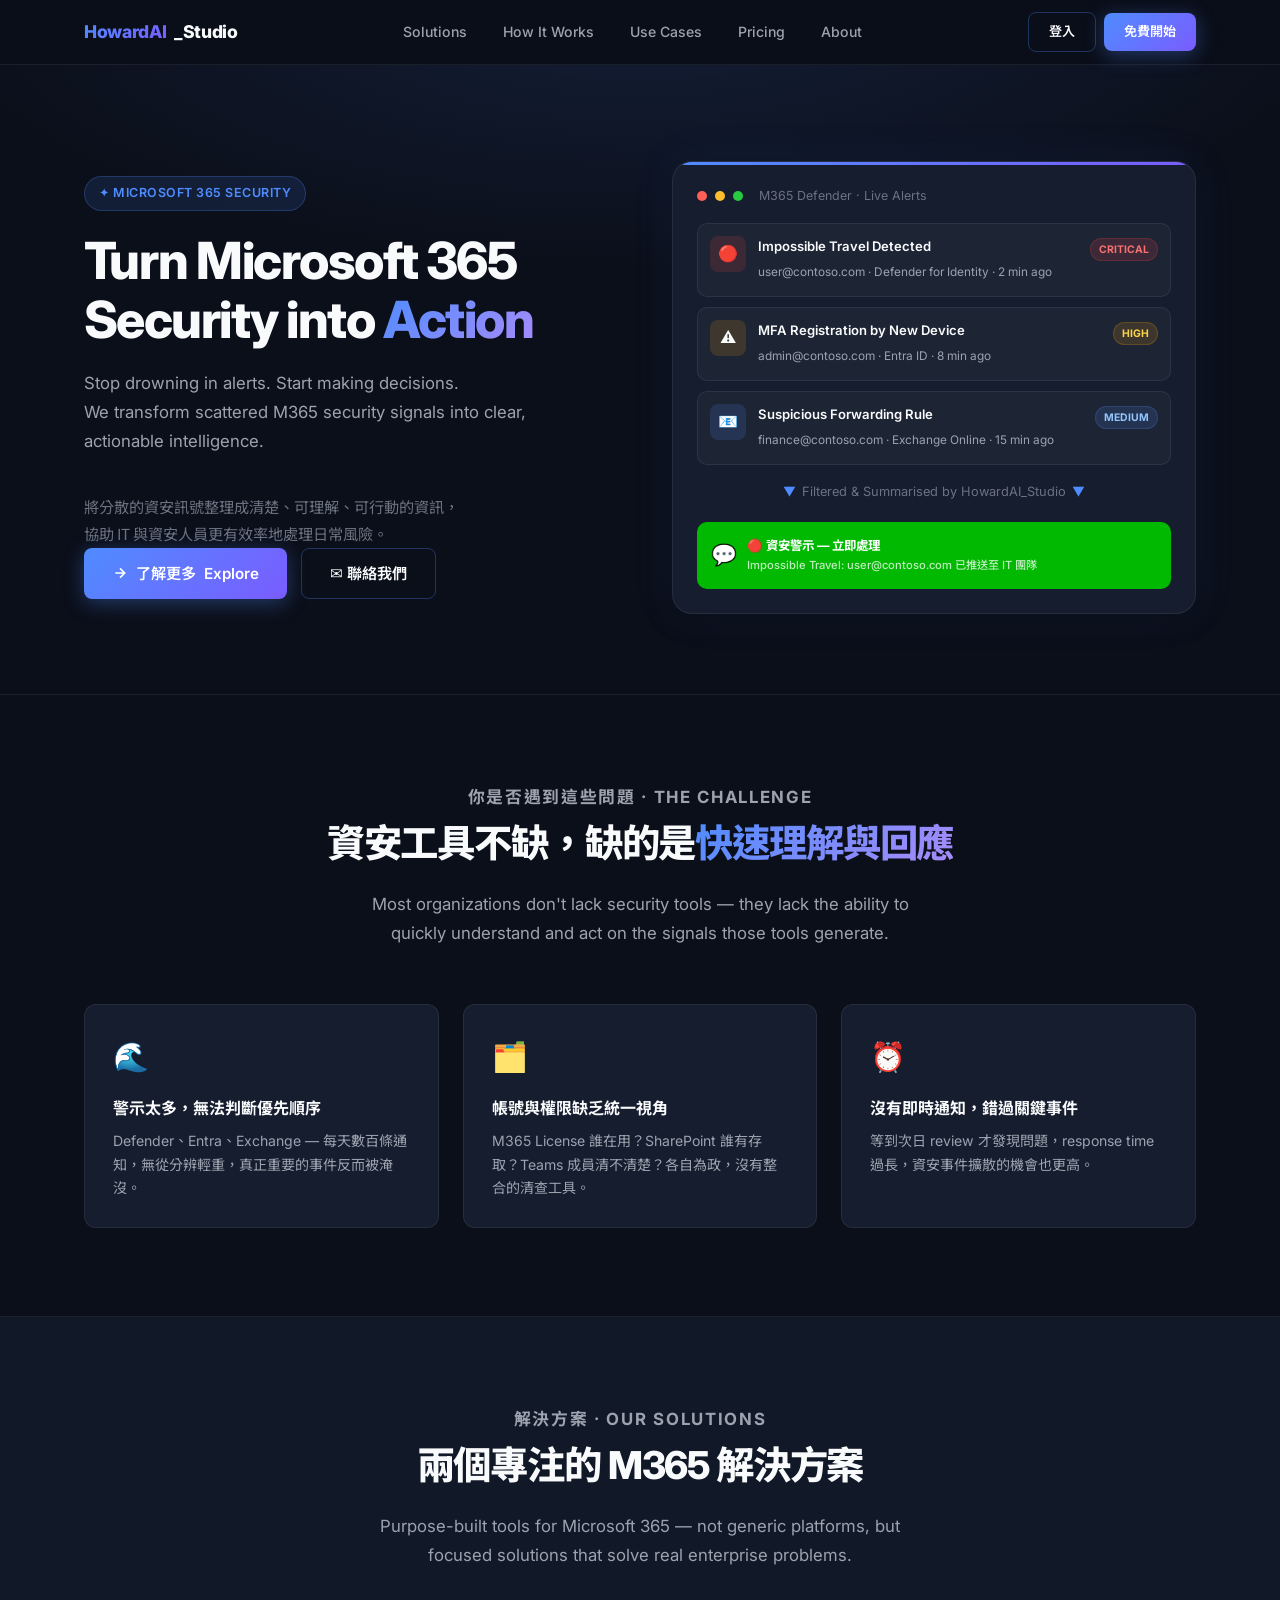
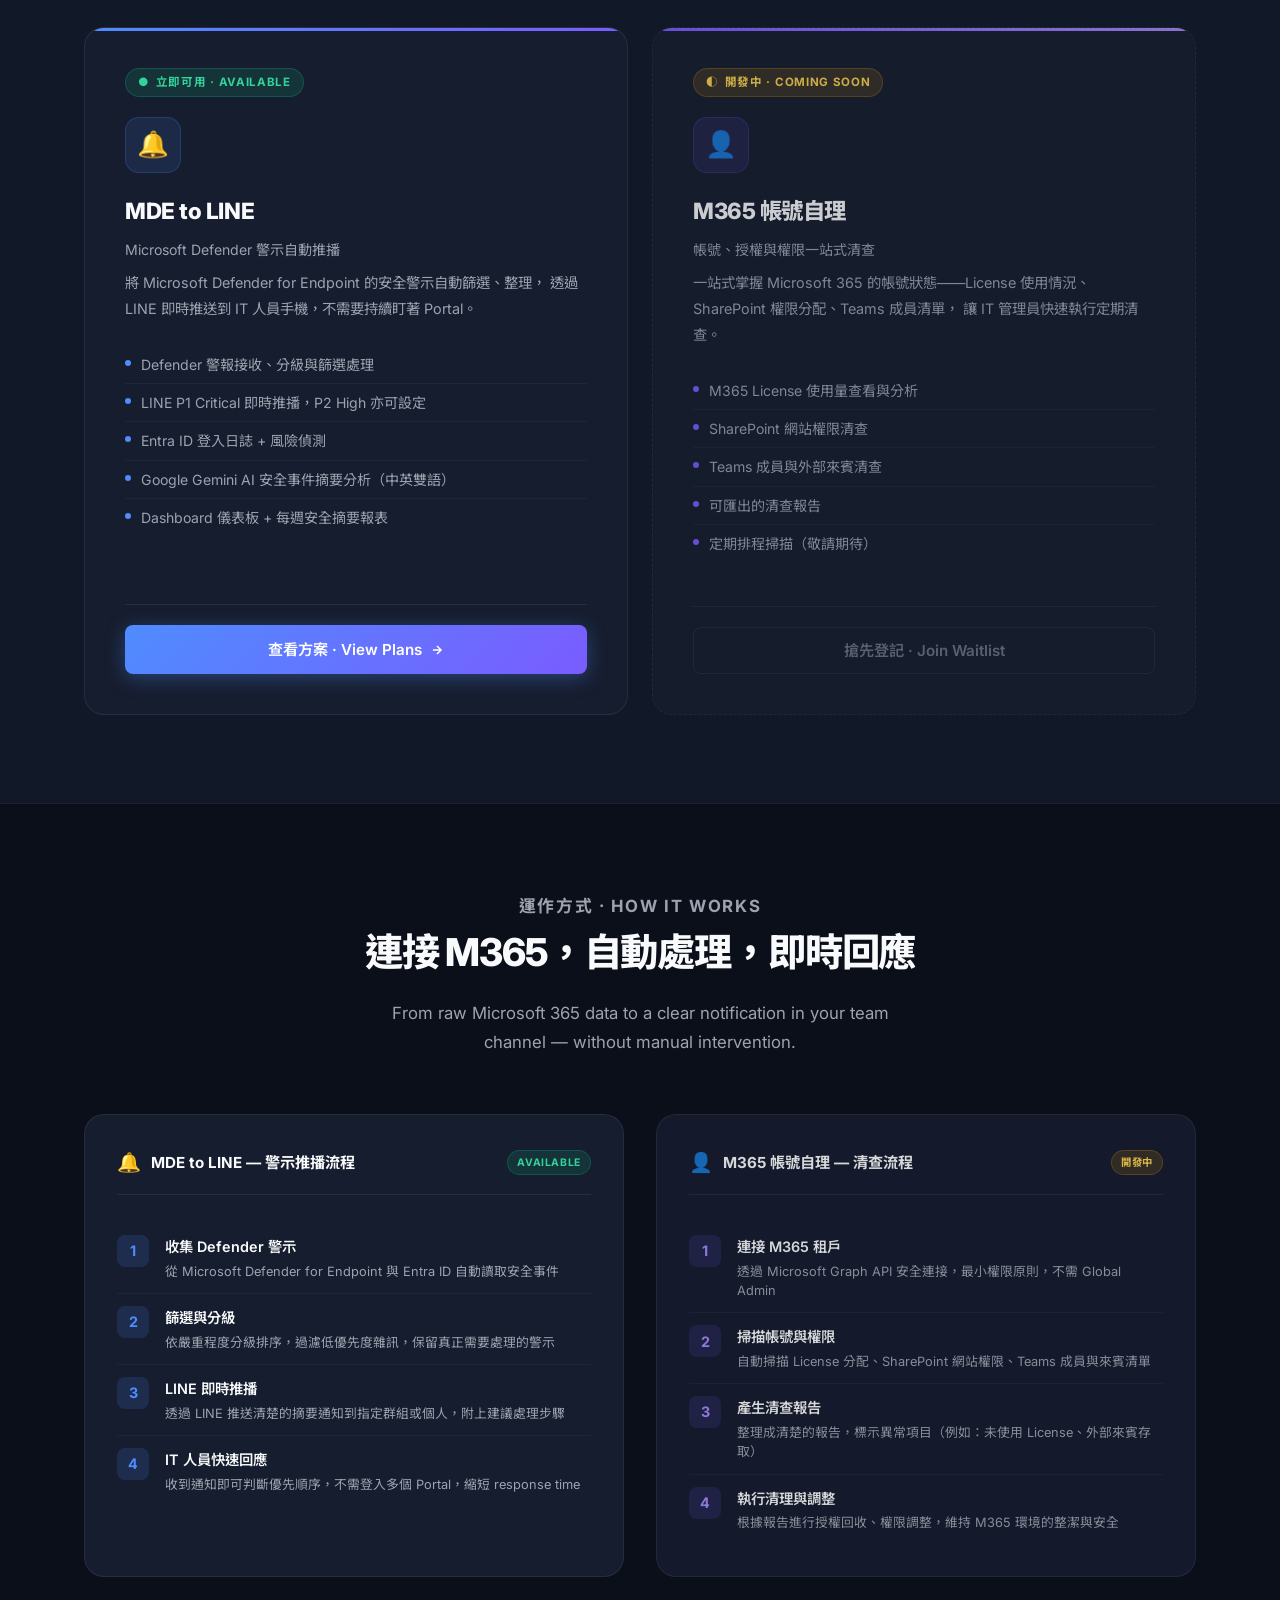
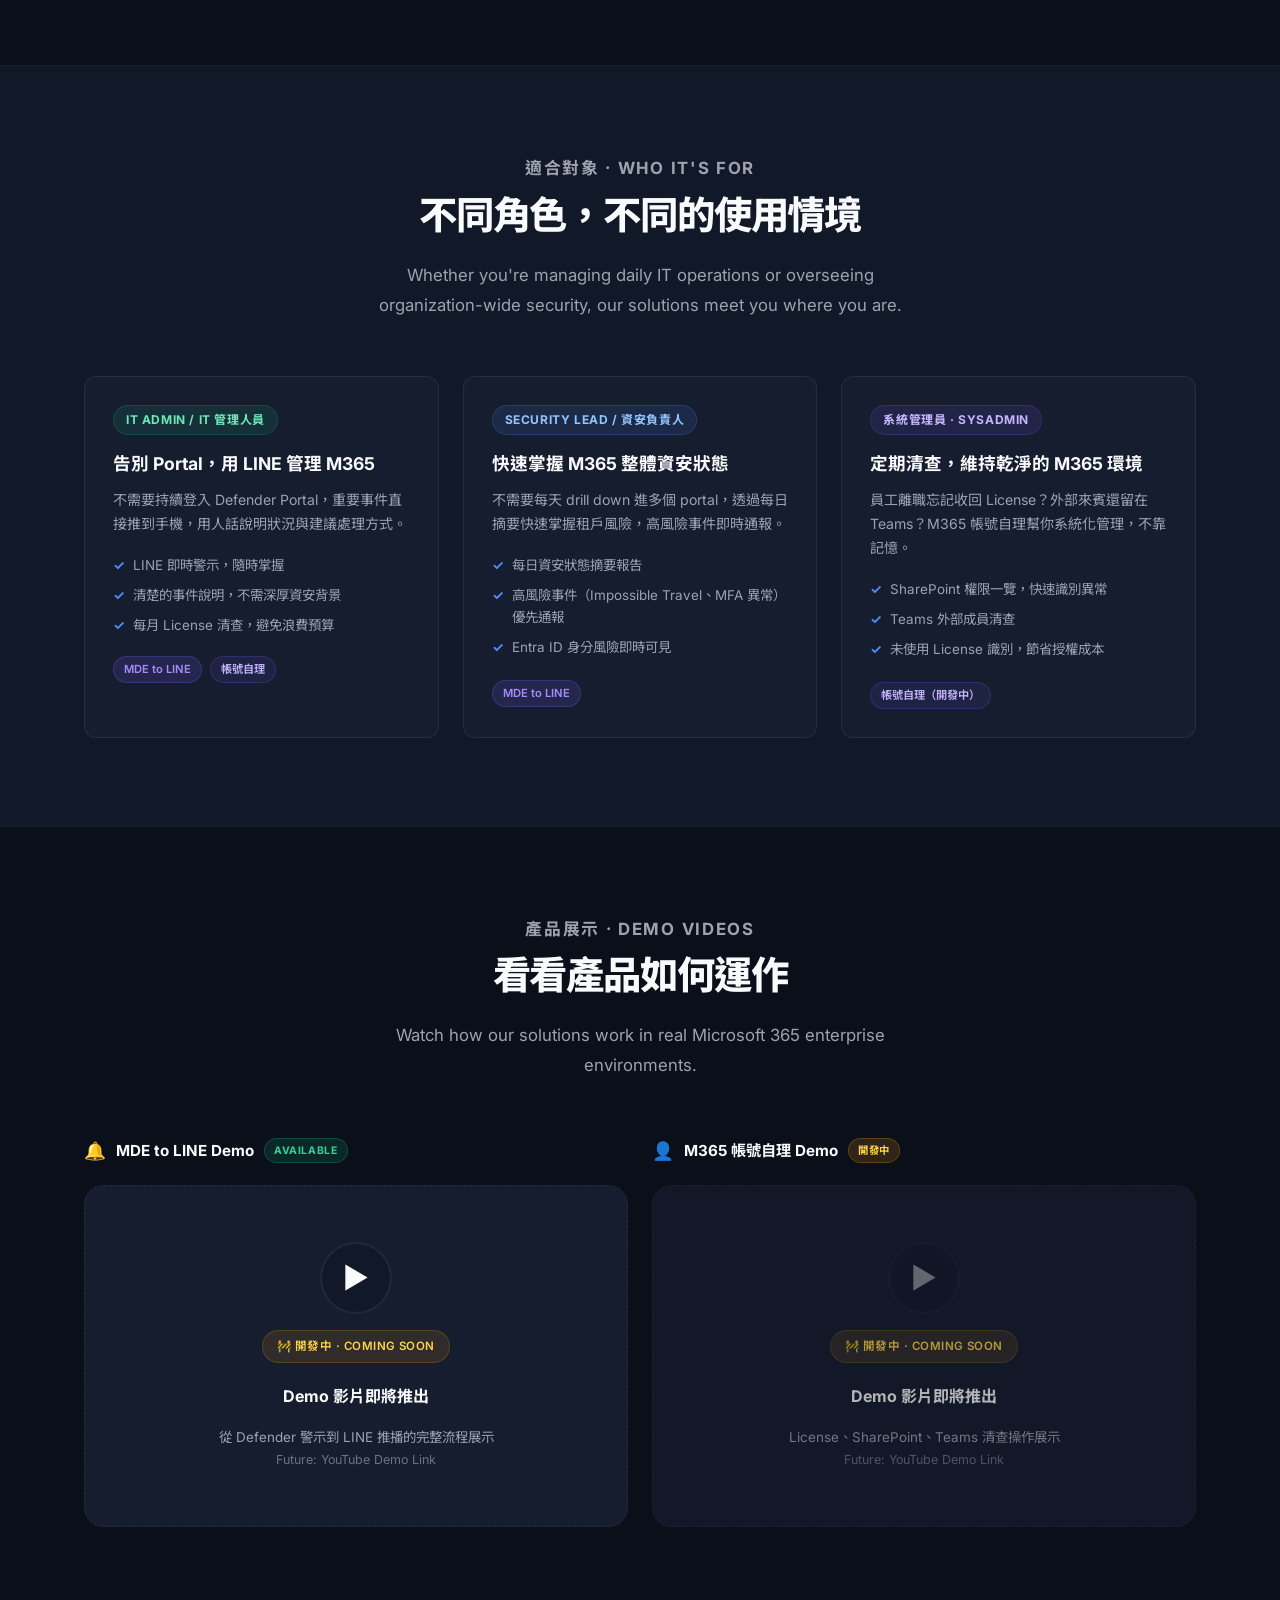
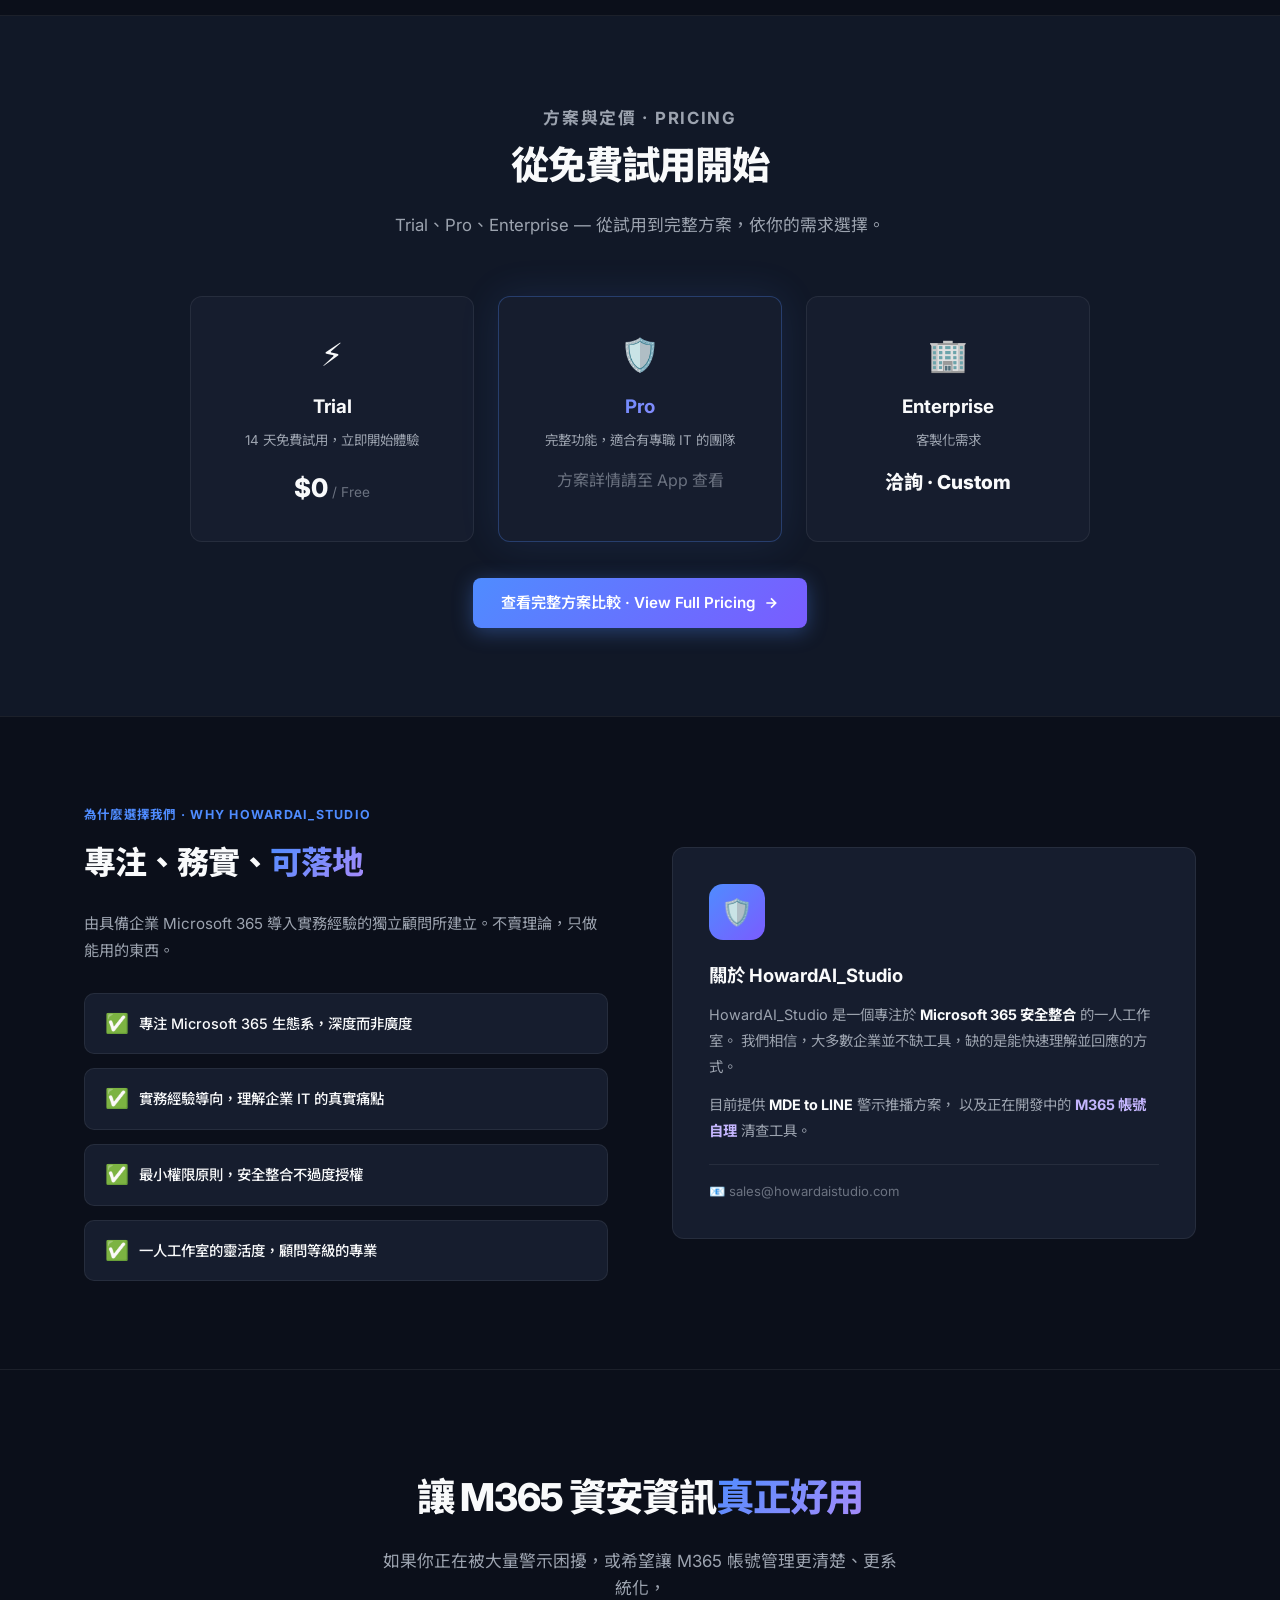
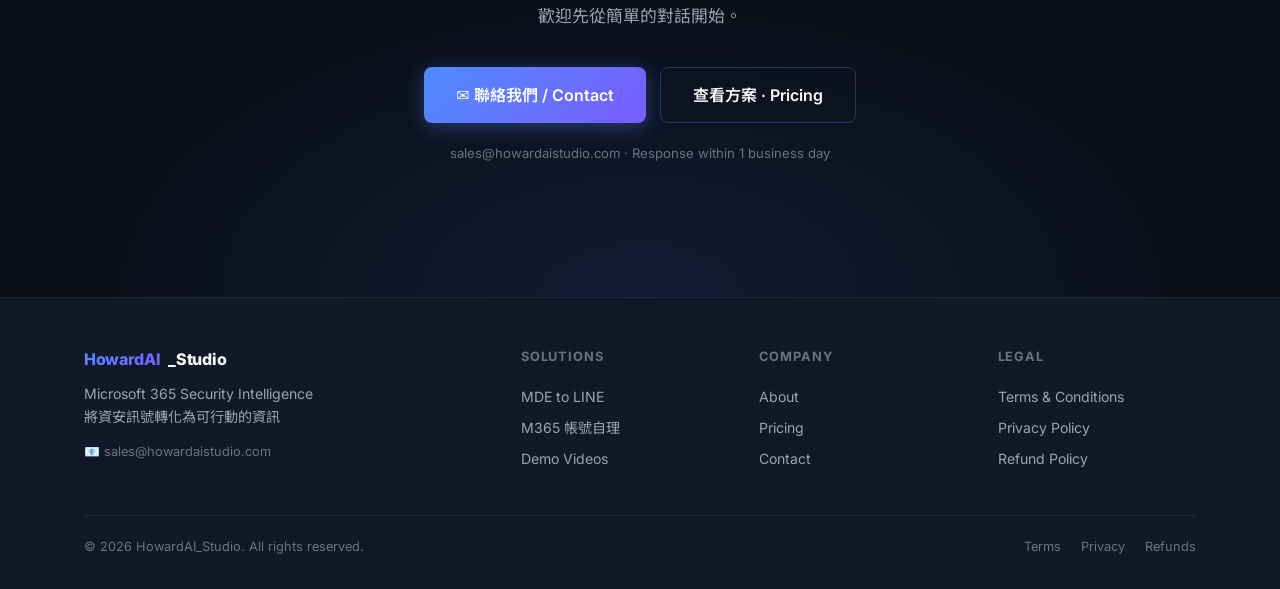
==== index.html @ 1949817c "chore: initial commit" ====
<!DOCTYPE html>
<html lang="zh-TW">
<head>
  <meta charset="UTF-8">
  <meta name="viewport" content="width=device-width, initial-scale=1.0">
  <title>HowardAI_Studio | Microsoft 365 Security Intelligence</title>
  <meta name="description" content="Turn Microsoft 365 Security into Action. 將分散的資安訊號整理成清楚、可行動的資訊，協助企業 IT 與資安團隊更有效率地處理日常風險。">
  <meta property="og:title" content="HowardAI_Studio | M365 Security Intelligence">
  <meta property="og:description" content="Turn Microsoft 365 Security into Action.">
  <meta property="og:type" content="website">
  <link rel="stylesheet" href="style.css">
  <style>
    /* Solution Cards */
    .solution-product-card {
      background: var(--bg-card);
      border: 1px solid var(--border);
      border-radius: var(--radius-lg);
      padding: 40px;
      display: flex;
      flex-direction: column;
      transition: all .25s;
      position: relative;
      overflow: hidden;
    }
    .solution-product-card.available:hover {
      border-color: var(--border-accent);
      box-shadow: 0 0 50px rgba(79,140,255,0.12);
      transform: translateY(-4px);
    }
    .solution-product-card.wip {
      opacity: .8;
      border-style: dashed;
    }
    .solution-product-card.wip:hover {
      opacity: 1;
      border-color: rgba(122,92,255,0.4);
      box-shadow: 0 0 40px rgba(122,92,255,0.08);
    }
    .solution-product-card::before {
      content: '';
      position: absolute; top: 0; left: 0; right: 0; height: 3px;
    }
    .solution-product-card.available::before { background: var(--gradient); }
    .solution-product-card.wip::before { background: linear-gradient(135deg,#7A5CFF,#A78BFA); }

    .solution-status-badge {
      display: inline-flex; align-items: center; gap: 6px;
      padding: 4px 12px; border-radius: 99px;
      font-size: .72rem; font-weight: 700; letter-spacing: .06em; text-transform: uppercase;
      margin-bottom: 20px; width: fit-content;
    }
    .badge-available { background: rgba(16,185,129,0.15); color: #34D399; border: 1px solid rgba(16,185,129,0.25); }
    .badge-wip       { background: rgba(245,158,11,0.15); color: #FCD34D; border: 1px solid rgba(245,158,11,0.25); }

    .solution-icon {
      width: 56px; height: 56px; border-radius: 14px;
      display: flex; align-items: center; justify-content: center;
      font-size: 1.6rem; margin-bottom: 20px;
    }
    .solution-icon.blue   { background: rgba(79,140,255,0.12); border: 1px solid rgba(79,140,255,0.2); }
    .solution-icon.purple { background: rgba(122,92,255,0.12); border: 1px solid rgba(122,92,255,0.2); }

    .solution-features {
      list-style: none; margin: 20px 0; flex: 1;
    }
    .solution-features li {
      display: flex; gap: 10px; align-items: flex-start;
      font-size: .88rem; color: var(--text-secondary);
      padding: 7px 0; border-bottom: 1px solid rgba(255,255,255,0.04);
    }
    .solution-features li:last-child { border-bottom: none; }
    .solution-features li .dot {
      width: 6px; height: 6px; border-radius: 50%;
      margin-top: 7px; flex-shrink: 0;
    }
    .dot-blue   { background: var(--accent-blue); }
    .dot-purple { background: var(--accent-purple); }

    /* Demo Video Section */
    .demo-video-card {
      background: var(--bg-card);
      border: 1px dashed var(--border);
      border-radius: var(--radius-lg);
      display: flex; flex-direction: column;
      align-items: center; justify-content: center;
      text-align: center;
      padding: 56px 32px;
      gap: 16px;
      transition: border-color .2s;
    }
    .demo-video-card:hover { border-color: var(--border-accent); }
    .demo-play-icon {
      width: 72px; height: 72px; border-radius: 50%;
      background: var(--bg-secondary);
      border: 2px solid var(--border);
      display: flex; align-items: center; justify-content: center;
      font-size: 1.8rem;
    }
    .demo-label { font-size: 1rem; font-weight: 700; margin-top: 4px; }
    .demo-sub   { font-size: .84rem; color: var(--text-secondary); }

    /* How it works – two-col layout */
    .hiw-grid {
      display: grid; grid-template-columns: 1fr 1fr; gap: 32px;
    }
    .hiw-box {
      background: var(--bg-card);
      border: 1px solid var(--border);
      border-radius: var(--radius-lg);
      padding: 32px;
    }
    .hiw-box-title {
      display: flex; align-items: center; gap: 10px;
      font-size: .95rem; font-weight: 700; margin-bottom: 28px;
      padding-bottom: 16px; border-bottom: 1px solid var(--border);
    }
    .hiw-steps { display: flex; flex-direction: column; gap: 0; }
    .hiw-step {
      display: flex; gap: 16px; align-items: flex-start;
      padding: 12px 0;
      border-bottom: 1px solid rgba(255,255,255,0.04);
    }
    .hiw-step:last-child { border-bottom: none; }
    .hiw-step-num {
      width: 32px; height: 32px; border-radius: 8px;
      display: flex; align-items: center; justify-content: center;
      font-size: .9rem; flex-shrink: 0; font-weight: 700;
    }
    .hiw-step-num.blue   { background: rgba(79,140,255,0.15); color: var(--accent-blue); }
    .hiw-step-num.purple { background: rgba(122,92,255,0.15); color: #A78BFA; }
    .hiw-step h4 { font-size: .9rem; font-weight: 600; margin-bottom: 3px; }
    .hiw-step p  { font-size: .8rem; color: var(--text-secondary); line-height: 1.5; }

    @media (max-width: 768px) {
      .hiw-grid { grid-template-columns: 1fr; }
      .solution-product-card { padding: 28px; }
    }
  </style>
</head>
<body>

<!-- ======================== NAVIGATION ======================== -->
<nav class="nav">
  <div class="container">
    <div class="nav-inner">
      <a href="index.html" class="nav-logo">
        <span>HowardAI</span>_Studio
      </a>
      <div class="nav-links">
        <a href="#solutions">Solutions</a>
        <a href="#how-it-works">How It Works</a>
        <a href="#use-cases">Use Cases</a>
        <a href="pricing.html">Pricing</a>
        <a href="#about">About</a>
      </div>
      <div class="nav-cta" style="display:flex;gap:8px;align-items:center;">
        <a href="https://my.howardaistudio.com/sign-in" class="btn btn-outline" style="font-size:.82rem;padding:8px 20px;">登入</a>
        <a href="https://my.howardaistudio.com/sign-up" class="btn btn-primary" style="font-size:.82rem;padding:8px 20px;">免費開始</a>
      </div>
      <button class="nav-hamburger" id="hamburger" aria-label="Open menu">
        <span></span><span></span><span></span>
      </button>
    </div>
  </div>
  <div class="nav-mobile" id="nav-mobile">
    <a href="#solutions">Solutions</a>
    <a href="#how-it-works">How It Works</a>
    <a href="#use-cases">Use Cases</a>
    <a href="pricing.html">Pricing</a>
    <a href="#about">About</a>
    <a href="https://my.howardaistudio.com/sign-in" class="btn btn-outline">登入</a>
    <a href="https://my.howardaistudio.com/sign-up" class="btn btn-primary">免費開始</a>
  </div>
</nav>

<!-- ======================== HERO ======================== -->
<section class="hero">
  <div class="container">
    <div class="hero-inner">
      <!-- LEFT: Copy -->
      <div class="hero-copy">
        <div class="hero-tag">
          <span class="badge">✦ Microsoft 365 Security</span>
        </div>
        <h1>
          Turn Microsoft 365<br>
          Security into <span class="gradient-text">Action</span>
        </h1>
        <p class="hero-sub">
          Stop drowning in alerts. Start making decisions.<br>
          We transform scattered M365 security signals into clear, actionable intelligence.
        </p>
        <p class="hero-sub-zh">
          將分散的資安訊號整理成清楚、可理解、可行動的資訊，<br>
          協助 IT 與資安人員更有效率地處理日常風險。
        </p>
        <div class="hero-actions">
          <a href="#solutions" class="btn btn-primary">
            <svg width="16" height="16" viewBox="0 0 24 24" fill="none" stroke="currentColor" stroke-width="2.5"><path d="M5 12h14M12 5l7 7-7 7"/></svg>
            了解更多 &nbsp;Explore
          </a>
          <a href="mailto:sales@howardaistudio.com" class="btn btn-outline">
            ✉️ 聯絡我們
          </a>
        </div>
      </div>

      <!-- RIGHT: Visual Mock -->
      <div class="hero-visual">
        <div class="mock-alert-window">
          <div class="mock-title-bar">
            <div class="mock-dot red"></div>
            <div class="mock-dot yellow"></div>
            <div class="mock-dot green"></div>
            <span class="mock-alert-title">M365 Defender · Live Alerts</span>
          </div>

          <div class="alert-item">
            <div class="alert-icon critical">🔴</div>
            <div class="alert-text">
              <strong>Impossible Travel Detected</strong>
              <span>user@contoso.com · Defender for Identity · 2 min ago</span>
            </div>
            <span class="alert-badge critical">CRITICAL</span>
          </div>

          <div class="alert-item">
            <div class="alert-icon warning">⚠️</div>
            <div class="alert-text">
              <strong>MFA Registration by New Device</strong>
              <span>admin@contoso.com · Entra ID · 8 min ago</span>
            </div>
            <span class="alert-badge warning">HIGH</span>
          </div>

          <div class="alert-item">
            <div class="alert-icon info">📧</div>
            <div class="alert-text">
              <strong>Suspicious Forwarding Rule</strong>
              <span>finance@contoso.com · Exchange Online · 15 min ago</span>
            </div>
            <span class="alert-badge info">MEDIUM</span>
          </div>

          <div class="mock-flow-arrow">
            <span style="color:#4F8CFF;">▼</span>
            <span>Filtered &amp; Summarised by HowardAI_Studio</span>
            <span style="color:#4F8CFF;">▼</span>
          </div>

          <div class="mock-line-notify">
            <div class="line-icon">💬</div>
            <div class="mock-line-text">
              🔴 <strong>資安警示 — 立即處理</strong>
              <small>Impossible Travel: user@contoso.com 已推送至 IT 團隊</small>
            </div>
          </div>
        </div>
      </div>
    </div>
  </div>
</section>

<div class="divider"></div>

<!-- ======================== PROBLEM ======================== -->
<section class="section" id="problem">
  <div class="container">
    <div class="section-header">
      <p class="section-label">你是否遇到這些問題 · The Challenge</p>
      <h2>資安工具不缺，缺的是<span class="gradient-text">快速理解與回應</span></h2>
      <p>Most organizations don't lack security tools — they lack the ability to quickly understand and act on the signals those tools generate.</p>
    </div>

    <div class="grid-3">
      <div class="problem-card">
        <div class="icon">🌊</div>
        <h3>警示太多，無法判斷優先順序</h3>
        <p>Defender、Entra、Exchange — 每天數百條通知，無從分辨輕重，真正重要的事件反而被淹沒。</p>
      </div>
      <div class="problem-card">
        <div class="icon">🗂️</div>
        <h3>帳號與權限缺乏統一視角</h3>
        <p>M365 License 誰在用？SharePoint 誰有存取？Teams 成員清不清楚？各自為政，沒有整合的清查工具。</p>
      </div>
      <div class="problem-card">
        <div class="icon">⏰</div>
        <h3>沒有即時通知，錯過關鍵事件</h3>
        <p>等到次日 review 才發現問題，response time 過長，資安事件擴散的機會也更高。</p>
      </div>
    </div>
  </div>
</section>

<div class="divider"></div>

<!-- ======================== SOLUTIONS ======================== -->
<section class="section section-alt" id="solutions">
  <div class="container">
    <div class="section-header">
      <p class="section-label">解決方案 · Our Solutions</p>
      <h2>兩個專注的 M365 解決方案</h2>
      <p>Purpose-built tools for Microsoft 365 — not generic platforms, but focused solutions that solve real enterprise problems.</p>
    </div>

    <div class="grid-2">

      <!-- Solution 1: MDE to LINE -->
      <div class="solution-product-card available">
        <div class="solution-status-badge badge-available">
          <span>●</span> 立即可用 · Available
        </div>
        <div class="solution-icon blue">🔔</div>
        <h2 style="font-size:1.4rem;font-weight:800;letter-spacing:-.02em;margin-bottom:8px;">MDE to LINE</h2>
        <p style="font-size:.88rem;color:var(--text-secondary);line-height:1.75;margin-bottom:8px;">
          Microsoft Defender 警示自動推播
        </p>
        <p style="font-size:.9rem;color:var(--text-secondary);line-height:1.8;">
          將 Microsoft Defender for Endpoint 的安全警示自動篩選、整理，
          透過 LINE 即時推送到 IT 人員手機，不需要持續盯著 Portal。
        </p>
        <ul class="solution-features" style="margin-top:24px;">
          <li><span class="dot dot-blue"></span>Defender 警報接收、分級與篩選處理</li>
          <li><span class="dot dot-blue"></span>LINE P1 Critical 即時推播，P2 High 亦可設定</li>
          <li><span class="dot dot-blue"></span>Entra ID 登入日誌 + 風險偵測</li>
          <li><span class="dot dot-blue"></span>Google Gemini AI 安全事件摘要分析（中英雙語）</li>
          <li><span class="dot dot-blue"></span>Dashboard 儀表板 + 每週安全摘要報表</li>
        </ul>
        <div style="margin-top:24px;padding-top:20px;border-top:1px solid var(--border);">
          <a href="pricing.html" class="btn btn-primary" style="width:100%;justify-content:center;">
            查看方案 · View Plans
            <svg width="14" height="14" viewBox="0 0 24 24" fill="none" stroke="currentColor" stroke-width="2.5"><path d="M5 12h14M12 5l7 7-7 7"/></svg>
          </a>
        </div>
      </div>

      <!-- Solution 2: M365 帳號自理 (WIP) -->
      <div class="solution-product-card wip">
        <div class="solution-status-badge badge-wip">
          <span>◐</span> 開發中 · Coming Soon
        </div>
        <div class="solution-icon purple">👤</div>
        <h2 style="font-size:1.4rem;font-weight:800;letter-spacing:-.02em;margin-bottom:8px;">M365 帳號自理</h2>
        <p style="font-size:.88rem;color:var(--text-secondary);line-height:1.75;margin-bottom:8px;">
          帳號、授權與權限一站式清查
        </p>
        <p style="font-size:.9rem;color:var(--text-secondary);line-height:1.8;">
          一站式掌握 Microsoft 365 的帳號狀態——License 使用情況、SharePoint 權限分配、Teams 成員清單，
          讓 IT 管理員快速執行定期清查。
        </p>
        <ul class="solution-features" style="margin-top:24px;">
          <li><span class="dot dot-purple"></span>M365 License 使用量查看與分析</li>
          <li><span class="dot dot-purple"></span>SharePoint 網站權限清查</li>
          <li><span class="dot dot-purple"></span>Teams 成員與外部來賓清查</li>
          <li><span class="dot dot-purple"></span>可匯出的清查報告</li>
          <li><span class="dot dot-purple"></span>定期排程掃描（敬請期待）</li>
        </ul>
        <div style="margin-top:24px;padding-top:20px;border-top:1px solid var(--border);">
          <a href="mailto:sales@howardaistudio.com?subject=帳號自理方案搶先體驗" class="btn btn-ghost" style="width:100%;justify-content:center;color:var(--text-muted);">
            搶先登記 · Join Waitlist
          </a>
        </div>
      </div>

    </div>
  </div>
</section>

<div class="divider"></div>

<!-- ======================== HOW IT WORKS ======================== -->
<section class="section" id="how-it-works">
  <div class="container">
    <div class="section-header">
      <p class="section-label">運作方式 · How It Works</p>
      <h2>連接 M365，自動處理，即時回應</h2>
      <p>From raw Microsoft 365 data to a clear notification in your team channel — without manual intervention.</p>
    </div>

    <div class="hiw-grid">

      <!-- MDE to LINE flow -->
      <div class="hiw-box">
        <div class="hiw-box-title">
          <span style="font-size:1.2rem;">🔔</span>
          <span>MDE to LINE — 警示推播流程</span>
          <span class="solution-status-badge badge-available" style="margin-bottom:0;margin-left:auto;font-size:.65rem;padding:3px 9px;">Available</span>
        </div>
        <div class="hiw-steps">
          <div class="hiw-step">
            <div class="hiw-step-num blue">1</div>
            <div>
              <h4>收集 Defender 警示</h4>
              <p>從 Microsoft Defender for Endpoint 與 Entra ID 自動讀取安全事件</p>
            </div>
          </div>
          <div class="hiw-step">
            <div class="hiw-step-num blue">2</div>
            <div>
              <h4>篩選與分級</h4>
              <p>依嚴重程度分級排序，過濾低優先度雜訊，保留真正需要處理的警示</p>
            </div>
          </div>
          <div class="hiw-step">
            <div class="hiw-step-num blue">3</div>
            <div>
              <h4>LINE 即時推播</h4>
              <p>透過 LINE 推送清楚的摘要通知到指定群組或個人，附上建議處理步驟</p>
            </div>
          </div>
          <div class="hiw-step">
            <div class="hiw-step-num blue">4</div>
            <div>
              <h4>IT 人員快速回應</h4>
              <p>收到通知即可判斷優先順序，不需登入多個 Portal，縮短 response time</p>
            </div>
          </div>
        </div>
      </div>

      <!-- 帳號自理 flow -->
      <div class="hiw-box" style="opacity:.85;">
        <div class="hiw-box-title">
          <span style="font-size:1.2rem;">👤</span>
          <span>M365 帳號自理 — 清查流程</span>
          <span class="solution-status-badge badge-wip" style="margin-bottom:0;margin-left:auto;font-size:.65rem;padding:3px 9px;">開發中</span>
        </div>
        <div class="hiw-steps">
          <div class="hiw-step">
            <div class="hiw-step-num purple">1</div>
            <div>
              <h4>連接 M365 租戶</h4>
              <p>透過 Microsoft Graph API 安全連接，最小權限原則，不需 Global Admin</p>
            </div>
          </div>
          <div class="hiw-step">
            <div class="hiw-step-num purple">2</div>
            <div>
              <h4>掃描帳號與權限</h4>
              <p>自動掃描 License 分配、SharePoint 網站權限、Teams 成員與來賓清單</p>
            </div>
          </div>
          <div class="hiw-step">
            <div class="hiw-step-num purple">3</div>
            <div>
              <h4>產生清查報告</h4>
              <p>整理成清楚的報告，標示異常項目（例如：未使用 License、外部來賓存取）</p>
            </div>
          </div>
          <div class="hiw-step">
            <div class="hiw-step-num purple">4</div>
            <div>
              <h4>執行清理與調整</h4>
              <p>根據報告進行授權回收、權限調整，維持 M365 環境的整潔與安全</p>
            </div>
          </div>
        </div>
      </div>

    </div>
  </div>
</section>

<div class="divider"></div>

<!-- ======================== USE CASES ======================== -->
<section class="section section-alt" id="use-cases">
  <div class="container">
    <div class="section-header">
      <p class="section-label">適合對象 · Who It's For</p>
      <h2>不同角色，不同的使用情境</h2>
      <p>Whether you're managing daily IT operations or overseeing organization-wide security, our solutions meet you where you are.</p>
    </div>

    <div class="grid-3">

      <div class="usecase-card">
        <span class="role-tag role-it">IT Admin / IT 管理人員</span>
        <h3>告別 Portal，用 LINE 管理 M365</h3>
        <p>不需要持續登入 Defender Portal，重要事件直接推到手機，用人話說明狀況與建議處理方式。</p>
        <ul>
          <li>LINE 即時警示，隨時掌握</li>
          <li>清楚的事件說明，不需深厚資安背景</li>
          <li>每月 License 清查，避免浪費預算</li>
        </ul>
        <div style="margin-top:16px;display:flex;gap:8px;flex-wrap:wrap;">
          <span class="tag" style="font-size:.7rem;">MDE to LINE</span>
          <span class="tag" style="font-size:.7rem;background:rgba(122,92,255,0.1);color:#C4B5FD;border-color:rgba(122,92,255,0.2);">帳號自理</span>
        </div>
      </div>

      <div class="usecase-card">
        <span class="role-tag role-ciso">Security Lead / 資安負責人</span>
        <h3>快速掌握 M365 整體資安狀態</h3>
        <p>不需要每天 drill down 進多個 portal，透過每日摘要快速掌握租戶風險，高風險事件即時通報。</p>
        <ul>
          <li>每日資安狀態摘要報告</li>
          <li>高風險事件（Impossible Travel、MFA 異常）優先通報</li>
          <li>Entra ID 身分風險即時可見</li>
        </ul>
        <div style="margin-top:16px;">
          <span class="tag" style="font-size:.7rem;">MDE to LINE</span>
        </div>
      </div>

      <div class="usecase-card">
        <span class="role-tag role-soc">系統管理員 · SysAdmin</span>
        <h3>定期清查，維持乾淨的 M365 環境</h3>
        <p>員工離職忘記收回 License？外部來賓還留在 Teams？M365 帳號自理幫你系統化管理，不靠記憶。</p>
        <ul>
          <li>SharePoint 權限一覽，快速識別異常</li>
          <li>Teams 外部成員清查</li>
          <li>未使用 License 識別，節省授權成本</li>
        </ul>
        <div style="margin-top:16px;">
          <span class="tag" style="font-size:.7rem;background:rgba(122,92,255,0.1);color:#C4B5FD;border-color:rgba(122,92,255,0.2);">帳號自理（開發中）</span>
        </div>
      </div>

    </div>
  </div>
</section>

<div class="divider"></div>

<!-- ======================== DEMO VIDEOS ======================== -->
<section class="section" id="demo">
  <div class="container">
    <div class="section-header">
      <p class="section-label">產品展示 · Demo Videos</p>
      <h2>看看產品如何運作</h2>
      <p>Watch how our solutions work in real Microsoft 365 enterprise environments.</p>
    </div>

    <div class="grid-2">

      <!-- MDE to LINE Demo -->
      <div style="display:flex;flex-direction:column;gap:16px;">
        <div style="display:flex;align-items:center;gap:10px;margin-bottom:4px;">
          <span style="font-size:1.1rem;">🔔</span>
          <span style="font-size:.95rem;font-weight:700;">MDE to LINE Demo</span>
          <span class="solution-status-badge badge-available" style="margin-bottom:0;font-size:.65rem;padding:3px 9px;">Available</span>
        </div>
        <div class="demo-video-card">
          <div class="demo-play-icon">▶</div>
          <div class="badge badge-wip" style="font-size:.72rem;background:rgba(245,158,11,0.12);border-color:rgba(245,158,11,0.2);color:#FCD34D;">
            🚧 開發中 · Coming Soon
          </div>
          <p class="demo-label">Demo 影片即將推出</p>
          <p class="demo-sub">從 Defender 警示到 LINE 推播的完整流程展示<br>
            <span style="font-size:.78rem;color:var(--text-muted);">Future: YouTube Demo Link</span>
          </p>
        </div>
      </div>

      <!-- 帳號自理 Demo -->
      <div style="display:flex;flex-direction:column;gap:16px;">
        <div style="display:flex;align-items:center;gap:10px;margin-bottom:4px;">
          <span style="font-size:1.1rem;">👤</span>
          <span style="font-size:.95rem;font-weight:700;">M365 帳號自理 Demo</span>
          <span class="solution-status-badge badge-wip" style="margin-bottom:0;font-size:.65rem;padding:3px 9px;">開發中</span>
        </div>
        <div class="demo-video-card" style="opacity:.7;">
          <div class="demo-play-icon" style="opacity:.5;">▶</div>
          <div class="badge badge-wip" style="font-size:.72rem;background:rgba(245,158,11,0.12);border-color:rgba(245,158,11,0.2);color:#FCD34D;">
            🚧 開發中 · Coming Soon
          </div>
          <p class="demo-label">Demo 影片即將推出</p>
          <p class="demo-sub">License、SharePoint、Teams 清查操作展示<br>
            <span style="font-size:.78rem;color:var(--text-muted);">Future: YouTube Demo Link</span>
          </p>
        </div>
      </div>

    </div>
  </div>
</section>

<div class="divider"></div>

<!-- ======================== PRICING TEASER ======================== -->
<section class="section section-alt" id="pricing-preview">
  <div class="container">
    <div class="section-header">
      <p class="section-label">方案與定價 · Pricing</p>
      <h2>從免費試用開始</h2>
      <p>Trial、Pro、Enterprise — 從試用到完整方案，依你的需求選擇。</p>
    </div>

    <div class="grid-3" style="max-width:900px;margin:0 auto;">
      <div class="card" style="text-align:center;padding:32px 24px;">
        <div style="font-size:2rem;margin-bottom:10px;">⚡</div>
        <h3 style="margin-bottom:6px;">Trial</h3>
        <p style="font-size:.84rem;color:var(--text-secondary);margin-bottom:16px;">14 天免費試用，立即開始體驗</p>
        <p style="font-size:1.6rem;font-weight:800;">$0<span style="font-size:.85rem;font-weight:400;color:var(--text-muted);"> / Free</span></p>
      </div>
      <div class="card" style="text-align:center;padding:32px 24px;border-color:var(--border-accent);box-shadow:var(--shadow-glow);">
        <div style="font-size:2rem;margin-bottom:10px;">🛡️</div>
        <h3 style="margin-bottom:6px;" class="gradient-text">Pro</h3>
        <p style="font-size:.84rem;color:var(--text-secondary);margin-bottom:16px;">完整功能，適合有專職 IT 的團隊</p>
        <p style="font-size:1rem;color:var(--text-muted);">方案詳情請至 App 查看</p>
      </div>
      <div class="card" style="text-align:center;padding:32px 24px;">
        <div style="font-size:2rem;margin-bottom:10px;">🏢</div>
        <h3 style="margin-bottom:6px;">Enterprise</h3>
        <p style="font-size:.84rem;color:var(--text-secondary);margin-bottom:16px;">客製化需求</p>
        <p style="font-size:1.2rem;font-weight:800;">洽詢 · Custom</p>
      </div>
    </div>

    <div style="text-align:center;margin-top:36px;">
      <a href="pricing.html" class="btn btn-primary">
        查看完整方案比較 · View Full Pricing
        <svg width="16" height="16" viewBox="0 0 24 24" fill="none" stroke="currentColor" stroke-width="2.5"><path d="M5 12h14M12 5l7 7-7 7"/></svg>
      </a>
    </div>
  </div>
</section>

<div class="divider"></div>

<!-- ======================== ABOUT / TRUST ======================== -->
<section class="section" id="about">
  <div class="container">
    <div style="display:grid;grid-template-columns:1fr 1fr;gap:64px;align-items:center;">
      <div>
        <p class="section-label">為什麼選擇我們 · Why HowardAI_Studio</p>
        <h2 style="font-size:clamp(1.6rem,2.5vw,2.2rem);font-weight:800;letter-spacing:-.03em;margin-bottom:20px;">
          專注、務實、<span class="gradient-text">可落地</span>
        </h2>
        <p style="font-size:.95rem;color:var(--text-secondary);line-height:1.8;margin-bottom:28px;">
          由具備企業 Microsoft 365 導入實務經驗的獨立顧問所建立。不賣理論，只做能用的東西。
        </p>
        <div style="display:flex;flex-direction:column;gap:14px;">
          <div class="trust-point"><span>✅</span><span>專注 Microsoft 365 生態系，深度而非廣度</span></div>
          <div class="trust-point"><span>✅</span><span>實務經驗導向，理解企業 IT 的真實痛點</span></div>
          <div class="trust-point"><span>✅</span><span>最小權限原則，安全整合不過度授權</span></div>
          <div class="trust-point"><span>✅</span><span>一人工作室的靈活度，顧問等級的專業</span></div>
        </div>
      </div>
      <div class="card" style="padding:36px;">
        <div style="width:56px;height:56px;border-radius:14px;background:var(--gradient);display:flex;align-items:center;justify-content:center;font-size:1.6rem;margin-bottom:20px;">🛡️</div>
        <h3 style="font-size:1.15rem;margin-bottom:12px;">關於 HowardAI_Studio</h3>
        <p style="font-size:.9rem;color:var(--text-secondary);line-height:1.8;">
          HowardAI_Studio 是一個專注於 <strong style="color:var(--text-primary)">Microsoft 365 安全整合</strong> 的一人工作室。
          我們相信，大多數企業並不缺工具，缺的是能快速理解並回應的方式。
        </p>
        <p style="font-size:.9rem;color:var(--text-secondary);line-height:1.8;margin-top:12px;">
          目前提供 <strong style="color:var(--text-primary)">MDE to LINE</strong> 警示推播方案，
          以及正在開發中的 <strong style="color:#C4B5FD">M365 帳號自理</strong> 清查工具。
        </p>
        <div style="margin-top:20px;padding-top:16px;border-top:1px solid var(--border);font-size:.82rem;color:var(--text-muted);">
          📧 sales@howardaistudio.com
        </div>
      </div>
    </div>
  </div>
</section>

<div class="divider"></div>

<!-- ======================== CTA ======================== -->
<section class="cta-section">
  <div class="container">
    <h2>讓 M365 資安資訊<span class="gradient-text">真正好用</span></h2>
    <p>
      如果你正在被大量警示困擾，或希望讓 M365 帳號管理更清楚、更系統化，<br>
      歡迎先從簡單的對話開始。
    </p>
    <div class="cta-actions">
      <a href="mailto:sales@howardaistudio.com" class="btn btn-primary" style="font-size:1rem;padding:14px 32px;">
        ✉️ 聯絡我們 / Contact
      </a>
      <a href="pricing.html" class="btn btn-outline" style="font-size:1rem;padding:14px 32px;">
        查看方案 · Pricing
      </a>
    </div>
    <p style="margin-top:20px;font-size:.82rem;color:var(--text-muted);">
      sales@howardaistudio.com · Response within 1 business day
    </p>
  </div>
</section>

<!-- ======================== FOOTER ======================== -->
<footer class="footer">
  <div class="container">
    <div class="footer-inner">
      <div class="footer-brand">
        <a href="index.html" class="nav-logo" style="font-size:1rem;"><span>HowardAI</span>_Studio</a>
        <p>Microsoft 365 Security Intelligence<br>將資安訊號轉化為可行動的資訊</p>
        <p style="margin-top:12px;font-size:.8rem;color:var(--text-muted);">📧 sales@howardaistudio.com</p>
      </div>
      <div class="footer-col">
        <h4>Solutions</h4>
        <a href="#solutions">MDE to LINE</a>
        <a href="#solutions">M365 帳號自理</a>
        <a href="#demo">Demo Videos</a>
      </div>
      <div class="footer-col">
        <h4>Company</h4>
        <a href="#about">About</a>
        <a href="pricing.html">Pricing</a>
        <a href="mailto:sales@howardaistudio.com">Contact</a>
      </div>
      <div class="footer-col">
        <h4>Legal</h4>
        <a href="terms.html">Terms &amp; Conditions</a>
        <a href="privacy.html">Privacy Policy</a>
        <a href="refund.html">Refund Policy</a>
      </div>
    </div>
    <div class="footer-bottom">
      <span>© 2026 HowardAI_Studio. All rights reserved.</span>
      <div class="footer-legal">
        <a href="terms.html">Terms</a>
        <a href="privacy.html">Privacy</a>
        <a href="refund.html">Refunds</a>
      </div>
    </div>
  </div>
</footer>

<script>
  const hamburger = document.getElementById('hamburger');
  const navMobile = document.getElementById('nav-mobile');
  hamburger.addEventListener('click', () => navMobile.classList.toggle('open'));
  navMobile.querySelectorAll('a').forEach(a => a.addEventListener('click', () => navMobile.classList.remove('open')));
</script>
</body>
</html>
---- style.css ----
/* =============================================
   HowardAI_Studio — Shared Stylesheet
   Theme: Dark Enterprise / Modern SaaS
   ============================================= */

@import url('https://fonts.googleapis.com/css2?family=Inter:wght@300;400;500;600;700;800&family=Noto+Sans+TC:wght@300;400;500;700&display=swap');

/* --- Variables --- */
:root {
  --bg-primary:    #0B0F1A;
  --bg-secondary:  #111827;
  --bg-card:       #161D2E;
  --bg-card-hover: #1E2840;
  --accent-blue:   #4F8CFF;
  --accent-purple: #7A5CFF;
  --accent-glow:   rgba(79,140,255,0.15);
  --text-primary:  #F9FAFB;
  --text-secondary:#9CA3AF;
  --text-muted:    #6B7280;
  --border:        rgba(255,255,255,0.07);
  --border-accent: rgba(79,140,255,0.3);
  --gradient:      linear-gradient(135deg, #4F8CFF 0%, #7A5CFF 100%);
  --gradient-text: linear-gradient(135deg, #4F8CFF, #A78BFA);
  --radius:        12px;
  --radius-lg:     20px;
  --shadow:        0 4px 24px rgba(0,0,0,0.4);
  --shadow-glow:   0 0 40px rgba(79,140,255,0.12);
}

/* --- Reset & Base --- */
*, *::before, *::after { box-sizing: border-box; margin: 0; padding: 0; }

html { scroll-behavior: smooth; font-size: 16px; }

body {
  font-family: 'Inter', 'Noto Sans TC', system-ui, sans-serif;
  background-color: var(--bg-primary);
  color: var(--text-primary);
  line-height: 1.65;
  -webkit-font-smoothing: antialiased;
}

a { color: var(--accent-blue); text-decoration: none; transition: color .2s; }
a:hover { color: #7AAFFF; }

img { max-width: 100%; display: block; }

/* --- Utility --- */
.container { max-width: 1160px; margin: 0 auto; padding: 0 24px; }
.container-sm { max-width: 780px; margin: 0 auto; padding: 0 24px; }

.gradient-text {
  background: var(--gradient-text);
  -webkit-background-clip: text;
  -webkit-text-fill-color: transparent;
  background-clip: text;
}

.btn {
  display: inline-flex; align-items: center; gap: 8px;
  padding: 12px 28px; border-radius: 8px;
  font-size: .95rem; font-weight: 600; cursor: pointer;
  border: none; transition: all .2s; white-space: nowrap;
}
.btn-primary {
  background: var(--gradient);
  color: #fff;
  box-shadow: 0 4px 20px rgba(79,140,255,0.35);
}
.btn-primary:hover {
  transform: translateY(-2px);
  box-shadow: 0 8px 28px rgba(79,140,255,0.45);
  color: #fff;
}
.btn-outline {
  background: transparent;
  color: var(--text-primary);
  border: 1px solid var(--border-accent);
}
.btn-outline:hover {
  background: var(--accent-glow);
  color: var(--text-primary);
  border-color: var(--accent-blue);
}
.btn-ghost {
  background: transparent;
  color: var(--text-secondary);
  border: 1px solid var(--border);
  padding: 10px 22px;
}
.btn-ghost:hover { color: var(--text-primary); border-color: rgba(255,255,255,0.2); }

.badge {
  display: inline-flex; align-items: center; gap: 6px;
  padding: 6px 14px; border-radius: 99px;
  font-size: .78rem; font-weight: 600; letter-spacing: .04em; text-transform: uppercase;
  background: rgba(79,140,255,0.12); border: 1px solid rgba(79,140,255,0.25);
  color: var(--accent-blue);
}

.section-label {
  font-size: .78rem; font-weight: 700; letter-spacing: .1em; text-transform: uppercase;
  color: var(--accent-blue); margin-bottom: 12px;
}

.card {
  background: var(--bg-card);
  border: 1px solid var(--border);
  border-radius: var(--radius);
  padding: 28px;
  transition: border-color .2s, box-shadow .2s, transform .2s;
}
.card:hover {
  border-color: var(--border-accent);
  box-shadow: var(--shadow-glow);
  transform: translateY(-3px);
}

.tag {
  display: inline-block;
  padding: 3px 10px; border-radius: 99px;
  font-size: .72rem; font-weight: 600;
  background: rgba(122,92,255,0.15); color: #A78BFA;
  border: 1px solid rgba(122,92,255,0.25);
}

/* --- Navigation --- */
.nav {
  position: sticky; top: 0; z-index: 100;
  background: rgba(11,15,26,0.85);
  backdrop-filter: blur(16px);
  border-bottom: 1px solid var(--border);
}
.nav-inner {
  display: flex; align-items: center; justify-content: space-between;
  height: 64px;
}
.nav-logo {
  font-size: 1.1rem; font-weight: 800; letter-spacing: -.02em;
  color: var(--text-primary); display: flex; align-items: center; gap: 8px;
}
.nav-logo span { background: var(--gradient); -webkit-background-clip: text;
  -webkit-text-fill-color: transparent; background-clip: text; }
.nav-links { display: flex; align-items: center; gap: 8px; }
.nav-links a {
  padding: 7px 14px; border-radius: 7px;
  font-size: .88rem; font-weight: 500; color: var(--text-secondary);
  transition: all .15s;
}
.nav-links a:hover { color: var(--text-primary); background: rgba(255,255,255,0.05); }
.nav-links a.active { color: var(--accent-blue); }
.nav-cta { display: flex; align-items: center; gap: 12px; }

.nav-hamburger {
  display: none; flex-direction: column; gap: 5px; cursor: pointer;
  background: none; border: none; padding: 8px;
}
.nav-hamburger span { display: block; width: 22px; height: 2px; background: var(--text-secondary); border-radius: 2px; transition: all .2s; }

.nav-mobile { display: none; }
.nav-mobile.open {
  display: flex; flex-direction: column; padding: 12px 24px 20px;
  border-top: 1px solid var(--border);
}
.nav-mobile a {
  padding: 11px 12px; font-size: .95rem; font-weight: 500;
  color: var(--text-secondary); border-radius: 8px;
}
.nav-mobile a:hover { color: var(--text-primary); background: rgba(255,255,255,0.05); }
.nav-mobile .btn { margin-top: 8px; width: 100%; justify-content: center; }

/* --- Hero --- */
.hero {
  padding: 96px 0 80px;
  background: radial-gradient(ellipse 80% 60% at 50% -10%, rgba(79,140,255,0.12) 0%, transparent 70%);
}
.hero-inner {
  display: grid; grid-template-columns: 1fr 1fr;
  gap: 64px; align-items: center;
}
.hero-tag { margin-bottom: 20px; }
.hero h1 {
  font-size: clamp(2rem, 4vw, 3.2rem);
  font-weight: 800; line-height: 1.15; letter-spacing: -.03em;
  margin-bottom: 20px;
}
.hero-sub {
  font-size: 1.05rem; color: var(--text-secondary);
  line-height: 1.75; margin-bottom: 36px;
}
.hero-sub-zh {
  font-family: 'Noto Sans TC', sans-serif;
  font-size: .95rem; color: var(--text-muted);
  margin-top: 10px; line-height: 1.8;
}
.hero-actions { display: flex; gap: 14px; flex-wrap: wrap; }
.hero-visual { position: relative; }

/* Mock notification card */
.mock-alert-window {
  background: var(--bg-card);
  border: 1px solid var(--border);
  border-radius: var(--radius-lg);
  padding: 24px;
  box-shadow: var(--shadow), var(--shadow-glow);
  position: relative; overflow: hidden;
}
.mock-alert-window::before {
  content: '';
  position: absolute; top: 0; left: 0; right: 0; height: 3px;
  background: var(--gradient);
}
.mock-title-bar {
  display: flex; align-items: center; gap: 8px;
  margin-bottom: 16px;
}
.mock-dot { width: 10px; height: 10px; border-radius: 50%; }
.mock-dot.red   { background: #FF5F57; }
.mock-dot.yellow{ background: #FFBC2E; }
.mock-dot.green { background: #28CA41; }
.mock-alert-title { font-size: .78rem; color: var(--text-muted); margin-left: 8px; }

.alert-item {
  display: flex; gap: 12px; align-items: flex-start;
  padding: 12px; border-radius: 10px;
  background: rgba(255,255,255,0.03);
  border: 1px solid var(--border);
  margin-bottom: 10px;
}
.alert-item:last-child { margin-bottom: 0; }
.alert-icon {
  width: 36px; height: 36px; border-radius: 8px;
  display: flex; align-items: center; justify-content: center;
  font-size: 1rem; flex-shrink: 0;
}
.alert-icon.critical { background: rgba(239,68,68,0.15); }
.alert-icon.warning  { background: rgba(245,158,11,0.15); }
.alert-icon.info     { background: rgba(79,140,255,0.15); }
.alert-text { flex: 1; min-width: 0; }
.alert-text strong { display: block; font-size: .82rem; font-weight: 600; color: var(--text-primary); }
.alert-text span   { font-size: .74rem; color: var(--text-secondary); }
.alert-badge {
  font-size: .65rem; font-weight: 700; padding: 2px 8px; border-radius: 99px; flex-shrink: 0; align-self: flex-start; margin-top: 2px;
}
.alert-badge.critical { background: rgba(239,68,68,0.15); color: #F87171; border: 1px solid rgba(239,68,68,0.2); }
.alert-badge.warning  { background: rgba(245,158,11,0.15); color: #FCD34D; border: 1px solid rgba(245,158,11,0.2); }
.alert-badge.info     { background: rgba(79,140,255,0.15); color: #93C5FD; border: 1px solid rgba(79,140,255,0.2); }

.mock-line-notify {
  margin-top: 14px; padding: 14px;
  background: #00B900; border-radius: 10px;
  display: flex; align-items: center; gap: 10px;
}
.mock-line-notify .line-icon { font-size: 1.3rem; }
.mock-line-text { font-size: .78rem; color: #fff; font-weight: 500; }
.mock-line-text small { display: block; opacity: .75; font-size: .7rem; }

.mock-flow-arrow {
  text-align: center; color: var(--text-muted); font-size: .8rem;
  padding: 6px 0; display: flex; align-items: center; justify-content: center; gap: 6px;
}

/* --- Section Blocks --- */
.section { padding: 88px 0; }
.section-alt { background: var(--bg-secondary); }
.section-header { text-align: center; margin-bottom: 56px; }
.section-header h2 {
  font-size: clamp(1.7rem, 3vw, 2.4rem);
  font-weight: 800; letter-spacing: -.03em; margin-bottom: 14px;
}
.section-header p {
  font-size: 1.05rem; color: var(--text-secondary);
  max-width: 560px; margin: 0 auto; line-height: 1.75;
}

/* --- Grid Layouts --- */
.grid-3 { display: grid; grid-template-columns: repeat(3, 1fr); gap: 24px; }
.grid-4 { display: grid; grid-template-columns: repeat(4, 1fr); gap: 20px; }
.grid-2 { display: grid; grid-template-columns: repeat(2, 1fr); gap: 24px; }

/* --- Problem Cards --- */
.problem-card {
  background: var(--bg-card);
  border: 1px solid var(--border);
  border-radius: var(--radius);
  padding: 28px;
  transition: all .2s;
}
.problem-card:hover { border-color: rgba(239,68,68,0.3); box-shadow: 0 0 30px rgba(239,68,68,0.07); }
.problem-card .icon { font-size: 1.8rem; margin-bottom: 14px; }
.problem-card h3 { font-size: 1rem; font-weight: 700; margin-bottom: 8px; }
.problem-card p  { font-size: .88rem; color: var(--text-secondary); line-height: 1.65; }

/* --- Solution Cards --- */
.solution-card {
  background: var(--bg-card);
  border: 1px solid var(--border);
  border-radius: var(--radius);
  padding: 32px;
  transition: all .2s;
}
.solution-card:hover {
  border-color: var(--border-accent);
  box-shadow: var(--shadow-glow);
  transform: translateY(-4px);
}
.solution-card .icon-box {
  width: 48px; height: 48px; border-radius: 12px;
  background: rgba(79,140,255,0.12); border: 1px solid rgba(79,140,255,0.2);
  display: flex; align-items: center; justify-content: center;
  font-size: 1.3rem; margin-bottom: 20px;
}
.solution-card h3 { font-size: 1.05rem; font-weight: 700; margin-bottom: 8px; }
.solution-card p  { font-size: .88rem; color: var(--text-secondary); line-height: 1.65; }

/* --- How It Works --- */
.steps { display: flex; gap: 0; align-items: flex-start; position: relative; }
.steps::before {
  content: '';
  position: absolute; top: 32px; left: 10%; right: 10%; height: 2px;
  background: linear-gradient(90deg, var(--border), var(--border-accent), var(--border));
}
.step {
  flex: 1; text-align: center; position: relative; padding: 0 16px;
}
.step-num {
  width: 64px; height: 64px; border-radius: 50%;
  background: var(--bg-card); border: 2px solid var(--border-accent);
  display: flex; align-items: center; justify-content: center;
  font-size: 1.5rem; margin: 0 auto 20px;
  position: relative; z-index: 1;
}
.step h3 { font-size: .95rem; font-weight: 700; margin-bottom: 8px; }
.step p  { font-size: .82rem; color: var(--text-secondary); line-height: 1.6; }
.step-sub { font-size: .75rem; color: var(--text-muted); margin-top: 4px; }

/* --- Use Cases --- */
.usecase-card {
  background: var(--bg-card);
  border: 1px solid var(--border);
  border-radius: var(--radius);
  padding: 28px;
  transition: all .2s;
}
.usecase-card:hover { border-color: var(--border-accent); box-shadow: var(--shadow-glow); transform: translateY(-3px); }
.usecase-card .role-tag {
  display: inline-block; margin-bottom: 14px;
  padding: 4px 12px; border-radius: 99px;
  font-size: .75rem; font-weight: 700; letter-spacing: .05em; text-transform: uppercase;
}
.usecase-card h3 { font-size: 1.1rem; font-weight: 700; margin-bottom: 10px; }
.usecase-card p  { font-size: .88rem; color: var(--text-secondary); line-height: 1.7; }
.usecase-card ul { margin-top: 14px; padding-left: 0; list-style: none; }
.usecase-card ul li {
  font-size: .84rem; color: var(--text-secondary);
  padding: 4px 0; display: flex; gap: 8px; align-items: flex-start;
}
.usecase-card ul li::before { content: '✓'; color: var(--accent-blue); font-weight: 700; flex-shrink: 0; }

.role-ciso { background: rgba(79,140,255,0.12); color: #93C5FD; border: 1px solid rgba(79,140,255,0.2); }
.role-soc  { background: rgba(122,92,255,0.12); color: #C4B5FD; border: 1px solid rgba(122,92,255,0.2); }
.role-it   { background: rgba(16,185,129,0.12); color: #6EE7B7; border: 1px solid rgba(16,185,129,0.2); }

/* --- Pricing Card --- */
.pricing-card {
  background: var(--bg-card);
  border: 1px solid var(--border);
  border-radius: var(--radius-lg);
  padding: 36px;
  transition: all .2s;
  display: flex; flex-direction: column;
}
.pricing-card.featured {
  border-color: var(--accent-blue);
  box-shadow: 0 0 40px rgba(79,140,255,0.15), inset 0 1px 0 rgba(255,255,255,0.05);
  position: relative;
}
.pricing-card.featured::before {
  content: 'Most Popular';
  position: absolute; top: -14px; left: 50%; transform: translateX(-50%);
  background: var(--gradient); color: #fff;
  font-size: .72rem; font-weight: 700; letter-spacing: .06em; text-transform: uppercase;
  padding: 4px 18px; border-radius: 99px;
}
.pricing-name { font-size: .8rem; font-weight: 700; text-transform: uppercase; letter-spacing: .08em; color: var(--text-secondary); margin-bottom: 10px; }
.pricing-price { font-size: 2.8rem; font-weight: 800; line-height: 1; letter-spacing: -.04em; margin-bottom: 6px; }
.pricing-price sup { font-size: 1.4rem; font-weight: 600; vertical-align: super; }
.pricing-period { font-size: .82rem; color: var(--text-secondary); margin-bottom: 4px; }
.pricing-period-zh { font-size: .78rem; color: var(--text-muted); margin-bottom: 24px; }
.pricing-divider { border: none; border-top: 1px solid var(--border); margin: 20px 0; }
.pricing-features { list-style: none; flex: 1; margin-bottom: 28px; }
.pricing-features li {
  display: flex; gap: 10px; align-items: flex-start;
  font-size: .88rem; padding: 7px 0; color: var(--text-secondary);
  border-bottom: 1px solid rgba(255,255,255,0.03);
}
.pricing-features li:last-child { border-bottom: none; }
.pricing-features li .check { color: var(--accent-blue); font-weight: 700; flex-shrink: 0; margin-top: 1px; }
.pricing-features li .cross { color: var(--text-muted); font-weight: 700; flex-shrink: 0; margin-top: 1px; }
.pricing-card .btn { width: 100%; justify-content: center; margin-top: auto; }

/* One-time product card */
.product-card {
  background: var(--bg-card);
  border: 1px solid var(--border);
  border-radius: var(--radius);
  padding: 28px;
  display: flex; flex-direction: column;
  transition: all .2s;
}
.product-card:hover { border-color: var(--border-accent); box-shadow: var(--shadow-glow); transform: translateY(-3px); }
.product-price { font-size: 1.8rem; font-weight: 800; margin: 10px 0; }
.product-price sup { font-size: 1rem; font-weight: 600; }
.product-deliverables { list-style: none; margin: 14px 0; }
.product-deliverables li {
  font-size: .84rem; color: var(--text-secondary);
  padding: 5px 0; display: flex; gap: 8px;
}
.product-deliverables li::before { content: '▸'; color: var(--accent-purple); }

/* --- About / Trust --- */
.trust-points { display: flex; gap: 24px; flex-wrap: wrap; justify-content: center; }
.trust-point {
  display: flex; align-items: center; gap: 10px;
  padding: 14px 20px; border-radius: 10px;
  background: var(--bg-card); border: 1px solid var(--border);
  font-size: .9rem; font-weight: 500;
}
.trust-point span:first-child { font-size: 1.2rem; }

/* --- CTA Section --- */
.cta-section {
  text-align: center;
  background: radial-gradient(ellipse 60% 80% at 50% 100%, rgba(79,140,255,0.1) 0%, transparent 70%);
  padding: 96px 0;
}
.cta-section h2 { font-size: clamp(1.8rem, 3vw, 2.6rem); font-weight: 800; letter-spacing: -.03em; margin-bottom: 18px; }
.cta-section p   { font-size: 1.05rem; color: var(--text-secondary); margin-bottom: 36px; max-width: 520px; margin-left: auto; margin-right: auto; }
.cta-actions { display: flex; gap: 14px; justify-content: center; flex-wrap: wrap; }

/* --- Footer --- */
.footer {
  background: var(--bg-secondary);
  border-top: 1px solid var(--border);
  padding: 48px 0 32px;
}
.footer-inner { display: grid; grid-template-columns: 2fr 1fr 1fr 1fr; gap: 40px; }
.footer-brand p { font-size: .88rem; color: var(--text-secondary); margin-top: 10px; line-height: 1.65; max-width: 280px; }
.footer-col h4 { font-size: .8rem; font-weight: 700; text-transform: uppercase; letter-spacing: .07em; color: var(--text-muted); margin-bottom: 14px; }
.footer-col a  { display: block; font-size: .88rem; color: var(--text-secondary); padding: 4px 0; }
.footer-col a:hover { color: var(--text-primary); }
.footer-bottom {
  margin-top: 40px; padding-top: 20px;
  border-top: 1px solid var(--border);
  display: flex; justify-content: space-between; align-items: center;
  font-size: .8rem; color: var(--text-muted);
}
.footer-legal { display: flex; gap: 20px; }
.footer-legal a { color: var(--text-muted); }
.footer-legal a:hover { color: var(--text-secondary); }

/* --- Legal Pages --- */
.legal-hero { padding: 64px 0 40px; border-bottom: 1px solid var(--border); }
.legal-hero h1 { font-size: 2rem; font-weight: 800; letter-spacing: -.03em; margin-bottom: 8px; }
.legal-hero p  { font-size: .9rem; color: var(--text-secondary); }
.legal-body { padding: 48px 0 80px; }
.legal-body h2 { font-size: 1.15rem; font-weight: 700; margin: 36px 0 12px; padding-bottom: 8px; border-bottom: 1px solid var(--border); }
.legal-body h3 { font-size: .98rem; font-weight: 700; margin: 22px 0 8px; color: var(--text-secondary); }
.legal-body p  { font-size: .9rem; color: var(--text-secondary); margin-bottom: 14px; line-height: 1.8; }
.legal-body ul { padding-left: 20px; margin-bottom: 14px; }
.legal-body ul li { font-size: .9rem; color: var(--text-secondary); line-height: 1.8; margin-bottom: 6px; }
.legal-highlight {
  background: rgba(79,140,255,0.07); border: 1px solid rgba(79,140,255,0.15);
  border-radius: 10px; padding: 16px 20px; margin: 16px 0;
  font-size: .88rem; color: var(--text-secondary);
}

/* --- Divider --- */
.divider { height: 1px; background: var(--border); margin: 0; }

/* --- Pricing toggle (annual/monthly) --- */
.pricing-toggle {
  display: inline-flex; background: var(--bg-card); border: 1px solid var(--border);
  border-radius: 10px; padding: 4px; gap: 4px; margin-bottom: 48px;
}
.toggle-btn {
  padding: 8px 20px; border-radius: 7px; font-size: .88rem; font-weight: 600;
  cursor: pointer; border: none; background: none; color: var(--text-secondary); transition: all .2s;
}
.toggle-btn.active { background: var(--gradient); color: #fff; }

/* --- Responsive --- */
@media (max-width: 1024px) {
  .footer-inner { grid-template-columns: 1fr 1fr; }
  .grid-4 { grid-template-columns: repeat(2, 1fr); }
}

@media (max-width: 768px) {
  .hero-inner { grid-template-columns: 1fr; gap: 48px; }
  .hero-visual { order: -1; }
  .hero { padding: 64px 0 56px; }
  .grid-3 { grid-template-columns: 1fr; }
  .grid-2 { grid-template-columns: 1fr; }
  .grid-4 { grid-template-columns: 1fr 1fr; }
  .steps { flex-direction: column; gap: 32px; }
  .steps::before { display: none; }
  .trust-points { flex-direction: column; }
  .footer-inner { grid-template-columns: 1fr 1fr; gap: 28px; }
  .footer-bottom { flex-direction: column; gap: 12px; text-align: center; }
  .nav-links, .nav-cta { display: none; }
  .nav-hamburger { display: flex; }
  .section { padding: 60px 0; }
  .cta-section { padding: 64px 0; }
}

@media (max-width: 480px) {
  .grid-4 { grid-template-columns: 1fr; }
  .footer-inner { grid-template-columns: 1fr; }
  .hero-actions { flex-direction: column; }
  .cta-actions { flex-direction: column; align-items: center; }
}
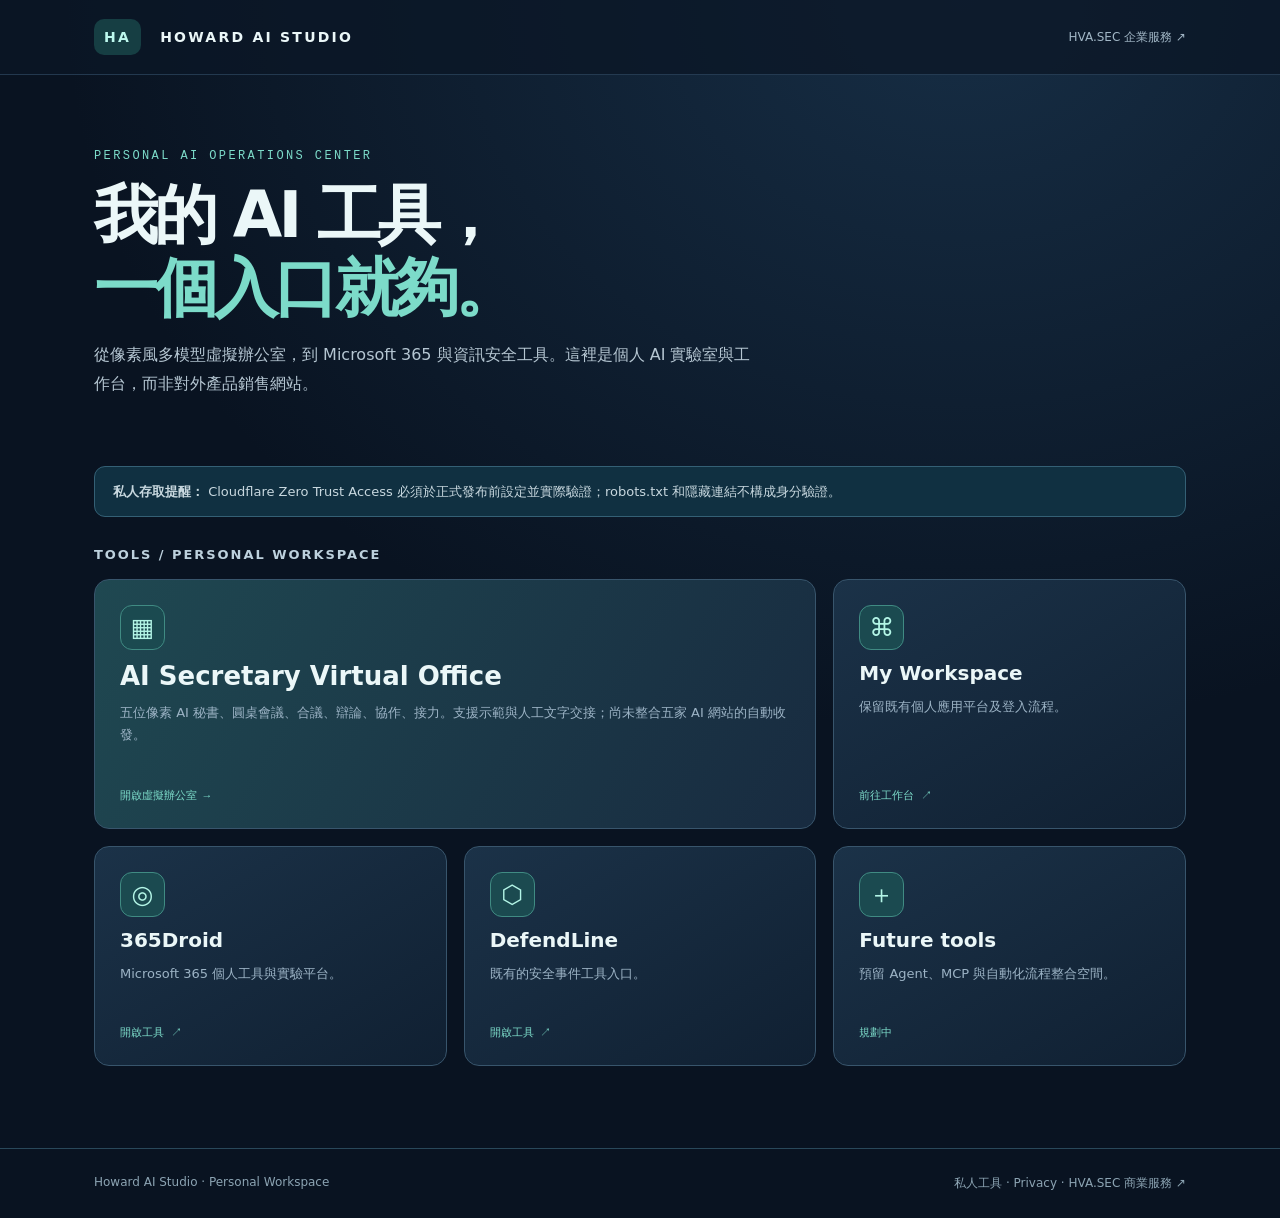
==== commit 2d787fec: "feat: stage private Howard AI Studio workspace and AI Secretary Office migration" ====
--- a/index.html
+++ b/index.html
@@ -1,730 +1,43 @@
-<!DOCTYPE html>
-<html lang="zh-TW">
+<!doctype html>
+<html lang="zh-Hant">
 <head>
-  <meta charset="UTF-8">
-  <meta name="viewport" content="width=device-width, initial-scale=1.0">
-  <title>HowardAI_Studio | Microsoft 365 Security Intelligence</title>
-  <meta name="description" content="Turn Microsoft 365 Security into Action. 將分散的資安訊號整理成清楚、可行動的資訊，協助企業 IT 與資安團隊更有效率地處理日常風險。">
-  <meta property="og:title" content="HowardAI_Studio | M365 Security Intelligence">
-  <meta property="og:description" content="Turn Microsoft 365 Security into Action.">
-  <meta property="og:type" content="website">
-  <link rel="stylesheet" href="style.css">
-  <style>
-    /* Solution Cards */
-    .solution-product-card {
-      background: var(--bg-card);
-      border: 1px solid var(--border);
-      border-radius: var(--radius-lg);
-      padding: 40px;
-      display: flex;
-      flex-direction: column;
-      transition: all .25s;
-      position: relative;
-      overflow: hidden;
-    }
-    .solution-product-card.available:hover {
-      border-color: var(--border-accent);
-      box-shadow: 0 0 50px rgba(79,140,255,0.12);
-      transform: translateY(-4px);
-    }
-    .solution-product-card.wip {
-      opacity: .8;
-      border-style: dashed;
-    }
-    .solution-product-card.wip:hover {
-      opacity: 1;
-      border-color: rgba(122,92,255,0.4);
-      box-shadow: 0 0 40px rgba(122,92,255,0.08);
-    }
-    .solution-product-card::before {
-      content: '';
-      position: absolute; top: 0; left: 0; right: 0; height: 3px;
-    }
-    .solution-product-card.available::before { background: var(--gradient); }
-    .solution-product-card.wip::before { background: linear-gradient(135deg,#7A5CFF,#A78BFA); }
-
-    .solution-status-badge {
-      display: inline-flex; align-items: center; gap: 6px;
-      padding: 4px 12px; border-radius: 99px;
-      font-size: .72rem; font-weight: 700; letter-spacing: .06em; text-transform: uppercase;
-      margin-bottom: 20px; width: fit-content;
-    }
-    .badge-available { background: rgba(16,185,129,0.15); color: #34D399; border: 1px solid rgba(16,185,129,0.25); }
-    .badge-wip       { background: rgba(245,158,11,0.15); color: #FCD34D; border: 1px solid rgba(245,158,11,0.25); }
-
-    .solution-icon {
-      width: 56px; height: 56px; border-radius: 14px;
-      display: flex; align-items: center; justify-content: center;
-      font-size: 1.6rem; margin-bottom: 20px;
-    }
-    .solution-icon.blue   { background: rgba(79,140,255,0.12); border: 1px solid rgba(79,140,255,0.2); }
-    .solution-icon.purple { background: rgba(122,92,255,0.12); border: 1px solid rgba(122,92,255,0.2); }
-
-    .solution-features {
-      list-style: none; margin: 20px 0; flex: 1;
-    }
-    .solution-features li {
-      display: flex; gap: 10px; align-items: flex-start;
-      font-size: .88rem; color: var(--text-secondary);
-      padding: 7px 0; border-bottom: 1px solid rgba(255,255,255,0.04);
-    }
-    .solution-features li:last-child { border-bottom: none; }
-    .solution-features li .dot {
-      width: 6px; height: 6px; border-radius: 50%;
-      margin-top: 7px; flex-shrink: 0;
-    }
-    .dot-blue   { background: var(--accent-blue); }
-    .dot-purple { background: var(--accent-purple); }
-
-    /* Demo Video Section */
-    .demo-video-card {
-      background: var(--bg-card);
-      border: 1px dashed var(--border);
-      border-radius: var(--radius-lg);
-      display: flex; flex-direction: column;
-      align-items: center; justify-content: center;
-      text-align: center;
-      padding: 56px 32px;
-      gap: 16px;
-      transition: border-color .2s;
-    }
-    .demo-video-card:hover { border-color: var(--border-accent); }
-    .demo-play-icon {
-      width: 72px; height: 72px; border-radius: 50%;
-      background: var(--bg-secondary);
-      border: 2px solid var(--border);
-      display: flex; align-items: center; justify-content: center;
-      font-size: 1.8rem;
-    }
-    .demo-label { font-size: 1rem; font-weight: 700; margin-top: 4px; }
-    .demo-sub   { font-size: .84rem; color: var(--text-secondary); }
-
-    /* How it works – two-col layout */
-    .hiw-grid {
-      display: grid; grid-template-columns: 1fr 1fr; gap: 32px;
-    }
-    .hiw-box {
-      background: var(--bg-card);
-      border: 1px solid var(--border);
-      border-radius: var(--radius-lg);
-      padding: 32px;
-    }
-    .hiw-box-title {
-      display: flex; align-items: center; gap: 10px;
-      font-size: .95rem; font-weight: 700; margin-bottom: 28px;
-      padding-bottom: 16px; border-bottom: 1px solid var(--border);
-    }
-    .hiw-steps { display: flex; flex-direction: column; gap: 0; }
-    .hiw-step {
-      display: flex; gap: 16px; align-items: flex-start;
-      padding: 12px 0;
-      border-bottom: 1px solid rgba(255,255,255,0.04);
-    }
-    .hiw-step:last-child { border-bottom: none; }
-    .hiw-step-num {
-      width: 32px; height: 32px; border-radius: 8px;
-      display: flex; align-items: center; justify-content: center;
-      font-size: .9rem; flex-shrink: 0; font-weight: 700;
-    }
-    .hiw-step-num.blue   { background: rgba(79,140,255,0.15); color: var(--accent-blue); }
-    .hiw-step-num.purple { background: rgba(122,92,255,0.15); color: #A78BFA; }
-    .hiw-step h4 { font-size: .9rem; font-weight: 600; margin-bottom: 3px; }
-    .hiw-step p  { font-size: .8rem; color: var(--text-secondary); line-height: 1.5; }
-
-    @media (max-width: 768px) {
-      .hiw-grid { grid-template-columns: 1fr; }
-      .solution-product-card { padding: 28px; }
-    }
-  </style>
+<meta charset="utf-8"><meta name="viewport" content="width=device-width,initial-scale=1">
+<meta name="robots" content="noindex,nofollow,noarchive"><meta name="theme-color" content="#091321">
+<title>Howard AI Studio · Personal Workspace</title>
+<meta name="description" content="Howard AI Studio personal AI tools workspace.">
+<style>
+:root{color-scheme:dark;--bg:#091321;--panel:#12263a;--line:#35536a;--text:#ebf7f8;--muted:#9cb3c5;--accent:#7cdbc9}
+*{box-sizing:border-box}html,body{margin:0}body{background:radial-gradient(ellipse 70% 60% at 75% 0%,#22456488,transparent),#091321;color:var(--text);font-family:system-ui,-apple-system,"Microsoft JhengHei",sans-serif;min-height:100vh}
+a{color:inherit;text-decoration:none}a:focus-visible{outline:2px solid var(--accent);outline-offset:4px}
+header{border-bottom:1px solid #35516b99;background:#0b1726c5}header .inner{height:74px;display:flex;align-items:center;justify-content:space-between;gap:20px}.wrap{max-width:1140px;padding:0 24px;margin:0 auto}
+.brand{font-size:14px;letter-spacing:.16em;font-weight:900}.brand b{background:#163e43;color:#bdf9ee;padding:10px;border-radius:10px;margin-right:12px}
+.business{font-size:12px;color:#a2b7c6}.business:hover{color:white}
+.hero{padding:74px 0 48px}.eyebrow{color:var(--accent);letter-spacing:.2em;font:12px ui-monospace,monospace}.hero h1{font-size:clamp(36px,6vw,64px);line-height:1.14;letter-spacing:-.06em;margin:16px 0}.hero h1 span{color:var(--accent)}.hero p{color:#b5c6d2;max-width:660px;font-size:16px;line-height:1.8}
+.notice{margin:3px 0 30px;border:1px solid #346075;border-radius:11px;background:#103041;padding:14px 18px;color:#c8d8df;font-size:13px;line-height:1.65}
+.section-label{font-size:13px;font-weight:800;letter-spacing:.15em;color:#bdd1dd;margin:28px 0 17px}
+.grid{display:grid;grid-template-columns:repeat(3,minmax(0,1fr));gap:17px;padding-bottom:82px}
+.card{border-radius:15px;border:1px solid #38556c;background:linear-gradient(150deg,#1b3248,#102032);min-height:220px;padding:25px;display:flex;flex-direction:column;gap:11px;transition:transform .15s,border-color .15s}.card:hover{transform:translateY(-3px);border-color:#72d4bd}.card h2{font-size:20px;margin:0}.card p{color:var(--muted);font-size:13px;line-height:1.7;margin:0}.card small{color:var(--accent);font:11px ui-monospace,monospace;margin-top:auto;padding-top:14px}
+.glyph{width:45px;height:45px;display:grid;place-items:center;border:1px solid #408b83;border-radius:12px;background:#1b4a50;color:#b3f5e6;font-size:25px}
+.hero-card{grid-column:span 2;background:linear-gradient(120deg,#1f4851,#182b40);min-height:250px}.hero-card h2{font-size:26px}
+footer{border-top:1px solid #29485a;color:#8ca4b3;font-size:12px;padding:26px 0}footer .wrap{display:flex;justify-content:space-between;gap:15px;flex-wrap:wrap}
+@media(max-width:800px){.grid{grid-template-columns:repeat(2,1fr)}.hero{padding-top:48px}}
+@media(max-width:560px){.grid{grid-template-columns:1fr}.hero-card{grid-column:auto}.wrap{padding:0 17px}.brand{font-size:11px}.hero{padding-top:38px}.hero p{font-size:14px}}
+</style>
 </head>
 <body>
-
-<!-- ======================== NAVIGATION ======================== -->
-<nav class="nav">
-  <div class="container">
-    <div class="nav-inner">
-      <a href="index.html" class="nav-logo">
-        <span>HowardAI</span>_Studio
-      </a>
-      <div class="nav-links">
-        <a href="#solutions">Solutions</a>
-        <a href="#how-it-works">How It Works</a>
-        <a href="#use-cases">Use Cases</a>
-        <a href="pricing.html">Pricing</a>
-        <a href="#about">About</a>
-      </div>
-      <div class="nav-cta" style="display:flex;gap:8px;align-items:center;">
-        <a href="https://my.howardaistudio.com/sign-in" class="btn btn-outline" style="font-size:.82rem;padding:8px 20px;">登入</a>
-        <a href="https://my.howardaistudio.com/sign-up" class="btn btn-primary" style="font-size:.82rem;padding:8px 20px;">免費開始</a>
-      </div>
-      <button class="nav-hamburger" id="hamburger" aria-label="Open menu">
-        <span></span><span></span><span></span>
-      </button>
-    </div>
-  </div>
-  <div class="nav-mobile" id="nav-mobile">
-    <a href="#solutions">Solutions</a>
-    <a href="#how-it-works">How It Works</a>
-    <a href="#use-cases">Use Cases</a>
-    <a href="pricing.html">Pricing</a>
-    <a href="#about">About</a>
-    <a href="https://my.howardaistudio.com/sign-in" class="btn btn-outline">登入</a>
-    <a href="https://my.howardaistudio.com/sign-up" class="btn btn-primary">免費開始</a>
-  </div>
-</nav>
-
-<!-- ======================== HERO ======================== -->
-<section class="hero">
-  <div class="container">
-    <div class="hero-inner">
-      <!-- LEFT: Copy -->
-      <div class="hero-copy">
-        <div class="hero-tag">
-          <span class="badge">✦ Microsoft 365 Security</span>
-        </div>
-        <h1>
-          Turn Microsoft 365<br>
-          Security into <span class="gradient-text">Action</span>
-        </h1>
-        <p class="hero-sub">
-          Stop drowning in alerts. Start making decisions.<br>
-          We transform scattered M365 security signals into clear, actionable intelligence.
-        </p>
-        <p class="hero-sub-zh">
-          將分散的資安訊號整理成清楚、可理解、可行動的資訊，<br>
-          協助 IT 與資安人員更有效率地處理日常風險。
-        </p>
-        <div class="hero-actions">
-          <a href="#solutions" class="btn btn-primary">
-            <svg width="16" height="16" viewBox="0 0 24 24" fill="none" stroke="currentColor" stroke-width="2.5"><path d="M5 12h14M12 5l7 7-7 7"/></svg>
-            了解更多 &nbsp;Explore
-          </a>
-          <a href="mailto:sales@howardaistudio.com" class="btn btn-outline">
-            ✉️ 聯絡我們
-          </a>
-        </div>
-      </div>
-
-      <!-- RIGHT: Visual Mock -->
-      <div class="hero-visual">
-        <div class="mock-alert-window">
-          <div class="mock-title-bar">
-            <div class="mock-dot red"></div>
-            <div class="mock-dot yellow"></div>
-            <div class="mock-dot green"></div>
-            <span class="mock-alert-title">M365 Defender · Live Alerts</span>
-          </div>
-
-          <div class="alert-item">
-            <div class="alert-icon critical">🔴</div>
-            <div class="alert-text">
-              <strong>Impossible Travel Detected</strong>
-              <span>user@contoso.com · Defender for Identity · 2 min ago</span>
-            </div>
-            <span class="alert-badge critical">CRITICAL</span>
-          </div>
-
-          <div class="alert-item">
-            <div class="alert-icon warning">⚠️</div>
-            <div class="alert-text">
-              <strong>MFA Registration by New Device</strong>
-              <span>admin@contoso.com · Entra ID · 8 min ago</span>
-            </div>
-            <span class="alert-badge warning">HIGH</span>
-          </div>
-
-          <div class="alert-item">
-            <div class="alert-icon info">📧</div>
-            <div class="alert-text">
-              <strong>Suspicious Forwarding Rule</strong>
-              <span>finance@contoso.com · Exchange Online · 15 min ago</span>
-            </div>
-            <span class="alert-badge info">MEDIUM</span>
-          </div>
-
-          <div class="mock-flow-arrow">
-            <span style="color:#4F8CFF;">▼</span>
-            <span>Filtered &amp; Summarised by HowardAI_Studio</span>
-            <span style="color:#4F8CFF;">▼</span>
-          </div>
-
-          <div class="mock-line-notify">
-            <div class="line-icon">💬</div>
-            <div class="mock-line-text">
-              🔴 <strong>資安警示 — 立即處理</strong>
-              <small>Impossible Travel: user@contoso.com 已推送至 IT 團隊</small>
-            </div>
-          </div>
-        </div>
-      </div>
-    </div>
-  </div>
-</section>
-
-<div class="divider"></div>
-
-<!-- ======================== PROBLEM ======================== -->
-<section class="section" id="problem">
-  <div class="container">
-    <div class="section-header">
-      <p class="section-label">你是否遇到這些問題 · The Challenge</p>
-      <h2>資安工具不缺，缺的是<span class="gradient-text">快速理解與回應</span></h2>
-      <p>Most organizations don't lack security tools — they lack the ability to quickly understand and act on the signals those tools generate.</p>
-    </div>
-
-    <div class="grid-3">
-      <div class="problem-card">
-        <div class="icon">🌊</div>
-        <h3>警示太多，無法判斷優先順序</h3>
-        <p>Defender、Entra、Exchange — 每天數百條通知，無從分辨輕重，真正重要的事件反而被淹沒。</p>
-      </div>
-      <div class="problem-card">
-        <div class="icon">🗂️</div>
-        <h3>帳號與權限缺乏統一視角</h3>
-        <p>M365 License 誰在用？SharePoint 誰有存取？Teams 成員清不清楚？各自為政，沒有整合的清查工具。</p>
-      </div>
-      <div class="problem-card">
-        <div class="icon">⏰</div>
-        <h3>沒有即時通知，錯過關鍵事件</h3>
-        <p>等到次日 review 才發現問題，response time 過長，資安事件擴散的機會也更高。</p>
-      </div>
-    </div>
-  </div>
-</section>
-
-<div class="divider"></div>
-
-<!-- ======================== SOLUTIONS ======================== -->
-<section class="section section-alt" id="solutions">
-  <div class="container">
-    <div class="section-header">
-      <p class="section-label">解決方案 · Our Solutions</p>
-      <h2>兩個專注的 M365 解決方案</h2>
-      <p>Purpose-built tools for Microsoft 365 — not generic platforms, but focused solutions that solve real enterprise problems.</p>
-    </div>
-
-    <div class="grid-2">
-
-      <!-- Solution 1: MDE to LINE -->
-      <div class="solution-product-card available">
-        <div class="solution-status-badge badge-available">
-          <span>●</span> 立即可用 · Available
-        </div>
-        <div class="solution-icon blue">🔔</div>
-        <h2 style="font-size:1.4rem;font-weight:800;letter-spacing:-.02em;margin-bottom:8px;">MDE to LINE</h2>
-        <p style="font-size:.88rem;color:var(--text-secondary);line-height:1.75;margin-bottom:8px;">
-          Microsoft Defender 警示自動推播
-        </p>
-        <p style="font-size:.9rem;color:var(--text-secondary);line-height:1.8;">
-          將 Microsoft Defender for Endpoint 的安全警示自動篩選、整理，
-          透過 LINE 即時推送到 IT 人員手機，不需要持續盯著 Portal。
-        </p>
-        <ul class="solution-features" style="margin-top:24px;">
-          <li><span class="dot dot-blue"></span>Defender 警報接收、分級與篩選處理</li>
-          <li><span class="dot dot-blue"></span>LINE P1 Critical 即時推播，P2 High 亦可設定</li>
-          <li><span class="dot dot-blue"></span>Entra ID 登入日誌 + 風險偵測</li>
-          <li><span class="dot dot-blue"></span>Google Gemini AI 安全事件摘要分析（中英雙語）</li>
-          <li><span class="dot dot-blue"></span>Dashboard 儀表板 + 每週安全摘要報表</li>
-        </ul>
-        <div style="margin-top:24px;padding-top:20px;border-top:1px solid var(--border);">
-          <a href="pricing.html" class="btn btn-primary" style="width:100%;justify-content:center;">
-            查看方案 · View Plans
-            <svg width="14" height="14" viewBox="0 0 24 24" fill="none" stroke="currentColor" stroke-width="2.5"><path d="M5 12h14M12 5l7 7-7 7"/></svg>
-          </a>
-        </div>
-      </div>
-
-      <!-- Solution 2: M365 帳號自理 (WIP) -->
-      <div class="solution-product-card wip">
-        <div class="solution-status-badge badge-wip">
-          <span>◐</span> 開發中 · Coming Soon
-        </div>
-        <div class="solution-icon purple">👤</div>
-        <h2 style="font-size:1.4rem;font-weight:800;letter-spacing:-.02em;margin-bottom:8px;">M365 帳號自理</h2>
-        <p style="font-size:.88rem;color:var(--text-secondary);line-height:1.75;margin-bottom:8px;">
-          帳號、授權與權限一站式清查
-        </p>
-        <p style="font-size:.9rem;color:var(--text-secondary);line-height:1.8;">
-          一站式掌握 Microsoft 365 的帳號狀態——License 使用情況、SharePoint 權限分配、Teams 成員清單，
-          讓 IT 管理員快速執行定期清查。
-        </p>
-        <ul class="solution-features" style="margin-top:24px;">
-          <li><span class="dot dot-purple"></span>M365 License 使用量查看與分析</li>
-          <li><span class="dot dot-purple"></span>SharePoint 網站權限清查</li>
-          <li><span class="dot dot-purple"></span>Teams 成員與外部來賓清查</li>
-          <li><span class="dot dot-purple"></span>可匯出的清查報告</li>
-          <li><span class="dot dot-purple"></span>定期排程掃描（敬請期待）</li>
-        </ul>
-        <div style="margin-top:24px;padding-top:20px;border-top:1px solid var(--border);">
-          <a href="mailto:sales@howardaistudio.com?subject=帳號自理方案搶先體驗" class="btn btn-ghost" style="width:100%;justify-content:center;color:var(--text-muted);">
-            搶先登記 · Join Waitlist
-          </a>
-        </div>
-      </div>
-
-    </div>
-  </div>
-</section>
-
-<div class="divider"></div>
-
-<!-- ======================== HOW IT WORKS ======================== -->
-<section class="section" id="how-it-works">
-  <div class="container">
-    <div class="section-header">
-      <p class="section-label">運作方式 · How It Works</p>
-      <h2>連接 M365，自動處理，即時回應</h2>
-      <p>From raw Microsoft 365 data to a clear notification in your team channel — without manual intervention.</p>
-    </div>
-
-    <div class="hiw-grid">
-
-      <!-- MDE to LINE flow -->
-      <div class="hiw-box">
-        <div class="hiw-box-title">
-          <span style="font-size:1.2rem;">🔔</span>
-          <span>MDE to LINE — 警示推播流程</span>
-          <span class="solution-status-badge badge-available" style="margin-bottom:0;margin-left:auto;font-size:.65rem;padding:3px 9px;">Available</span>
-        </div>
-        <div class="hiw-steps">
-          <div class="hiw-step">
-            <div class="hiw-step-num blue">1</div>
-            <div>
-              <h4>收集 Defender 警示</h4>
-              <p>從 Microsoft Defender for Endpoint 與 Entra ID 自動讀取安全事件</p>
-            </div>
-          </div>
-          <div class="hiw-step">
-            <div class="hiw-step-num blue">2</div>
-            <div>
-              <h4>篩選與分級</h4>
-              <p>依嚴重程度分級排序，過濾低優先度雜訊，保留真正需要處理的警示</p>
-            </div>
-          </div>
-          <div class="hiw-step">
-            <div class="hiw-step-num blue">3</div>
-            <div>
-              <h4>LINE 即時推播</h4>
-              <p>透過 LINE 推送清楚的摘要通知到指定群組或個人，附上建議處理步驟</p>
-            </div>
-          </div>
-          <div class="hiw-step">
-            <div class="hiw-step-num blue">4</div>
-            <div>
-              <h4>IT 人員快速回應</h4>
-              <p>收到通知即可判斷優先順序，不需登入多個 Portal，縮短 response time</p>
-            </div>
-          </div>
-        </div>
-      </div>
-
-      <!-- 帳號自理 flow -->
-      <div class="hiw-box" style="opacity:.85;">
-        <div class="hiw-box-title">
-          <span style="font-size:1.2rem;">👤</span>
-          <span>M365 帳號自理 — 清查流程</span>
-          <span class="solution-status-badge badge-wip" style="margin-bottom:0;margin-left:auto;font-size:.65rem;padding:3px 9px;">開發中</span>
-        </div>
-        <div class="hiw-steps">
-          <div class="hiw-step">
-            <div class="hiw-step-num purple">1</div>
-            <div>
-              <h4>連接 M365 租戶</h4>
-              <p>透過 Microsoft Graph API 安全連接，最小權限原則，不需 Global Admin</p>
-            </div>
-          </div>
-          <div class="hiw-step">
-            <div class="hiw-step-num purple">2</div>
-            <div>
-              <h4>掃描帳號與權限</h4>
-              <p>自動掃描 License 分配、SharePoint 網站權限、Teams 成員與來賓清單</p>
-            </div>
-          </div>
-          <div class="hiw-step">
-            <div class="hiw-step-num purple">3</div>
-            <div>
-              <h4>產生清查報告</h4>
-              <p>整理成清楚的報告，標示異常項目（例如：未使用 License、外部來賓存取）</p>
-            </div>
-          </div>
-          <div class="hiw-step">
-            <div class="hiw-step-num purple">4</div>
-            <div>
-              <h4>執行清理與調整</h4>
-              <p>根據報告進行授權回收、權限調整，維持 M365 環境的整潔與安全</p>
-            </div>
-          </div>
-        </div>
-      </div>
-
-    </div>
-  </div>
-</section>
-
-<div class="divider"></div>
-
-<!-- ======================== USE CASES ======================== -->
-<section class="section section-alt" id="use-cases">
-  <div class="container">
-    <div class="section-header">
-      <p class="section-label">適合對象 · Who It's For</p>
-      <h2>不同角色，不同的使用情境</h2>
-      <p>Whether you're managing daily IT operations or overseeing organization-wide security, our solutions meet you where you are.</p>
-    </div>
-
-    <div class="grid-3">
-
-      <div class="usecase-card">
-        <span class="role-tag role-it">IT Admin / IT 管理人員</span>
-        <h3>告別 Portal，用 LINE 管理 M365</h3>
-        <p>不需要持續登入 Defender Portal，重要事件直接推到手機，用人話說明狀況與建議處理方式。</p>
-        <ul>
-          <li>LINE 即時警示，隨時掌握</li>
-          <li>清楚的事件說明，不需深厚資安背景</li>
-          <li>每月 License 清查，避免浪費預算</li>
-        </ul>
-        <div style="margin-top:16px;display:flex;gap:8px;flex-wrap:wrap;">
-          <span class="tag" style="font-size:.7rem;">MDE to LINE</span>
-          <span class="tag" style="font-size:.7rem;background:rgba(122,92,255,0.1);color:#C4B5FD;border-color:rgba(122,92,255,0.2);">帳號自理</span>
-        </div>
-      </div>
-
-      <div class="usecase-card">
-        <span class="role-tag role-ciso">Security Lead / 資安負責人</span>
-        <h3>快速掌握 M365 整體資安狀態</h3>
-        <p>不需要每天 drill down 進多個 portal，透過每日摘要快速掌握租戶風險，高風險事件即時通報。</p>
-        <ul>
-          <li>每日資安狀態摘要報告</li>
-          <li>高風險事件（Impossible Travel、MFA 異常）優先通報</li>
-          <li>Entra ID 身分風險即時可見</li>
-        </ul>
-        <div style="margin-top:16px;">
-          <span class="tag" style="font-size:.7rem;">MDE to LINE</span>
-        </div>
-      </div>
-
-      <div class="usecase-card">
-        <span class="role-tag role-soc">系統管理員 · SysAdmin</span>
-        <h3>定期清查，維持乾淨的 M365 環境</h3>
-        <p>員工離職忘記收回 License？外部來賓還留在 Teams？M365 帳號自理幫你系統化管理，不靠記憶。</p>
-        <ul>
-          <li>SharePoint 權限一覽，快速識別異常</li>
-          <li>Teams 外部成員清查</li>
-          <li>未使用 License 識別，節省授權成本</li>
-        </ul>
-        <div style="margin-top:16px;">
-          <span class="tag" style="font-size:.7rem;background:rgba(122,92,255,0.1);color:#C4B5FD;border-color:rgba(122,92,255,0.2);">帳號自理（開發中）</span>
-        </div>
-      </div>
-
-    </div>
-  </div>
-</section>
-
-<div class="divider"></div>
-
-<!-- ======================== DEMO VIDEOS ======================== -->
-<section class="section" id="demo">
-  <div class="container">
-    <div class="section-header">
-      <p class="section-label">產品展示 · Demo Videos</p>
-      <h2>看看產品如何運作</h2>
-      <p>Watch how our solutions work in real Microsoft 365 enterprise environments.</p>
-    </div>
-
-    <div class="grid-2">
-
-      <!-- MDE to LINE Demo -->
-      <div style="display:flex;flex-direction:column;gap:16px;">
-        <div style="display:flex;align-items:center;gap:10px;margin-bottom:4px;">
-          <span style="font-size:1.1rem;">🔔</span>
-          <span style="font-size:.95rem;font-weight:700;">MDE to LINE Demo</span>
-          <span class="solution-status-badge badge-available" style="margin-bottom:0;font-size:.65rem;padding:3px 9px;">Available</span>
-        </div>
-        <div class="demo-video-card">
-          <div class="demo-play-icon">▶</div>
-          <div class="badge badge-wip" style="font-size:.72rem;background:rgba(245,158,11,0.12);border-color:rgba(245,158,11,0.2);color:#FCD34D;">
-            🚧 開發中 · Coming Soon
-          </div>
-          <p class="demo-label">Demo 影片即將推出</p>
-          <p class="demo-sub">從 Defender 警示到 LINE 推播的完整流程展示<br>
-            <span style="font-size:.78rem;color:var(--text-muted);">Future: YouTube Demo Link</span>
-          </p>
-        </div>
-      </div>
-
-      <!-- 帳號自理 Demo -->
-      <div style="display:flex;flex-direction:column;gap:16px;">
-        <div style="display:flex;align-items:center;gap:10px;margin-bottom:4px;">
-          <span style="font-size:1.1rem;">👤</span>
-          <span style="font-size:.95rem;font-weight:700;">M365 帳號自理 Demo</span>
-          <span class="solution-status-badge badge-wip" style="margin-bottom:0;font-size:.65rem;padding:3px 9px;">開發中</span>
-        </div>
-        <div class="demo-video-card" style="opacity:.7;">
-          <div class="demo-play-icon" style="opacity:.5;">▶</div>
-          <div class="badge badge-wip" style="font-size:.72rem;background:rgba(245,158,11,0.12);border-color:rgba(245,158,11,0.2);color:#FCD34D;">
-            🚧 開發中 · Coming Soon
-          </div>
-          <p class="demo-label">Demo 影片即將推出</p>
-          <p class="demo-sub">License、SharePoint、Teams 清查操作展示<br>
-            <span style="font-size:.78rem;color:var(--text-muted);">Future: YouTube Demo Link</span>
-          </p>
-        </div>
-      </div>
-
-    </div>
-  </div>
-</section>
-
-<div class="divider"></div>
-
-<!-- ======================== PRICING TEASER ======================== -->
-<section class="section section-alt" id="pricing-preview">
-  <div class="container">
-    <div class="section-header">
-      <p class="section-label">方案與定價 · Pricing</p>
-      <h2>從免費試用開始</h2>
-      <p>Trial、Pro、Enterprise — 從試用到完整方案，依你的需求選擇。</p>
-    </div>
-
-    <div class="grid-3" style="max-width:900px;margin:0 auto;">
-      <div class="card" style="text-align:center;padding:32px 24px;">
-        <div style="font-size:2rem;margin-bottom:10px;">⚡</div>
-        <h3 style="margin-bottom:6px;">Trial</h3>
-        <p style="font-size:.84rem;color:var(--text-secondary);margin-bottom:16px;">14 天免費試用，立即開始體驗</p>
-        <p style="font-size:1.6rem;font-weight:800;">$0<span style="font-size:.85rem;font-weight:400;color:var(--text-muted);"> / Free</span></p>
-      </div>
-      <div class="card" style="text-align:center;padding:32px 24px;border-color:var(--border-accent);box-shadow:var(--shadow-glow);">
-        <div style="font-size:2rem;margin-bottom:10px;">🛡️</div>
-        <h3 style="margin-bottom:6px;" class="gradient-text">Pro</h3>
-        <p style="font-size:.84rem;color:var(--text-secondary);margin-bottom:16px;">完整功能，適合有專職 IT 的團隊</p>
-        <p style="font-size:1rem;color:var(--text-muted);">方案詳情請至 App 查看</p>
-      </div>
-      <div class="card" style="text-align:center;padding:32px 24px;">
-        <div style="font-size:2rem;margin-bottom:10px;">🏢</div>
-        <h3 style="margin-bottom:6px;">Enterprise</h3>
-        <p style="font-size:.84rem;color:var(--text-secondary);margin-bottom:16px;">客製化需求</p>
-        <p style="font-size:1.2rem;font-weight:800;">洽詢 · Custom</p>
-      </div>
-    </div>
-
-    <div style="text-align:center;margin-top:36px;">
-      <a href="pricing.html" class="btn btn-primary">
-        查看完整方案比較 · View Full Pricing
-        <svg width="16" height="16" viewBox="0 0 24 24" fill="none" stroke="currentColor" stroke-width="2.5"><path d="M5 12h14M12 5l7 7-7 7"/></svg>
-      </a>
-    </div>
-  </div>
-</section>
-
-<div class="divider"></div>
-
-<!-- ======================== ABOUT / TRUST ======================== -->
-<section class="section" id="about">
-  <div class="container">
-    <div style="display:grid;grid-template-columns:1fr 1fr;gap:64px;align-items:center;">
-      <div>
-        <p class="section-label">為什麼選擇我們 · Why HowardAI_Studio</p>
-        <h2 style="font-size:clamp(1.6rem,2.5vw,2.2rem);font-weight:800;letter-spacing:-.03em;margin-bottom:20px;">
-          專注、務實、<span class="gradient-text">可落地</span>
-        </h2>
-        <p style="font-size:.95rem;color:var(--text-secondary);line-height:1.8;margin-bottom:28px;">
-          由具備企業 Microsoft 365 導入實務經驗的獨立顧問所建立。不賣理論，只做能用的東西。
-        </p>
-        <div style="display:flex;flex-direction:column;gap:14px;">
-          <div class="trust-point"><span>✅</span><span>專注 Microsoft 365 生態系，深度而非廣度</span></div>
-          <div class="trust-point"><span>✅</span><span>實務經驗導向，理解企業 IT 的真實痛點</span></div>
-          <div class="trust-point"><span>✅</span><span>最小權限原則，安全整合不過度授權</span></div>
-          <div class="trust-point"><span>✅</span><span>一人工作室的靈活度，顧問等級的專業</span></div>
-        </div>
-      </div>
-      <div class="card" style="padding:36px;">
-        <div style="width:56px;height:56px;border-radius:14px;background:var(--gradient);display:flex;align-items:center;justify-content:center;font-size:1.6rem;margin-bottom:20px;">🛡️</div>
-        <h3 style="font-size:1.15rem;margin-bottom:12px;">關於 HowardAI_Studio</h3>
-        <p style="font-size:.9rem;color:var(--text-secondary);line-height:1.8;">
-          HowardAI_Studio 是一個專注於 <strong style="color:var(--text-primary)">Microsoft 365 安全整合</strong> 的一人工作室。
-          我們相信，大多數企業並不缺工具，缺的是能快速理解並回應的方式。
-        </p>
-        <p style="font-size:.9rem;color:var(--text-secondary);line-height:1.8;margin-top:12px;">
-          目前提供 <strong style="color:var(--text-primary)">MDE to LINE</strong> 警示推播方案，
-          以及正在開發中的 <strong style="color:#C4B5FD">M365 帳號自理</strong> 清查工具。
-        </p>
-        <div style="margin-top:20px;padding-top:16px;border-top:1px solid var(--border);font-size:.82rem;color:var(--text-muted);">
-          📧 sales@howardaistudio.com
-        </div>
-      </div>
-    </div>
-  </div>
-</section>
-
-<div class="divider"></div>
-
-<!-- ======================== CTA ======================== -->
-<section class="cta-section">
-  <div class="container">
-    <h2>讓 M365 資安資訊<span class="gradient-text">真正好用</span></h2>
-    <p>
-      如果你正在被大量警示困擾，或希望讓 M365 帳號管理更清楚、更系統化，<br>
-      歡迎先從簡單的對話開始。
-    </p>
-    <div class="cta-actions">
-      <a href="mailto:sales@howardaistudio.com" class="btn btn-primary" style="font-size:1rem;padding:14px 32px;">
-        ✉️ 聯絡我們 / Contact
-      </a>
-      <a href="pricing.html" class="btn btn-outline" style="font-size:1rem;padding:14px 32px;">
-        查看方案 · Pricing
-      </a>
-    </div>
-    <p style="margin-top:20px;font-size:.82rem;color:var(--text-muted);">
-      sales@howardaistudio.com · Response within 1 business day
-    </p>
-  </div>
-</section>
-
-<!-- ======================== FOOTER ======================== -->
-<footer class="footer">
-  <div class="container">
-    <div class="footer-inner">
-      <div class="footer-brand">
-        <a href="index.html" class="nav-logo" style="font-size:1rem;"><span>HowardAI</span>_Studio</a>
-        <p>Microsoft 365 Security Intelligence<br>將資安訊號轉化為可行動的資訊</p>
-        <p style="margin-top:12px;font-size:.8rem;color:var(--text-muted);">📧 sales@howardaistudio.com</p>
-      </div>
-      <div class="footer-col">
-        <h4>Solutions</h4>
-        <a href="#solutions">MDE to LINE</a>
-        <a href="#solutions">M365 帳號自理</a>
-        <a href="#demo">Demo Videos</a>
-      </div>
-      <div class="footer-col">
-        <h4>Company</h4>
-        <a href="#about">About</a>
-        <a href="pricing.html">Pricing</a>
-        <a href="mailto:sales@howardaistudio.com">Contact</a>
-      </div>
-      <div class="footer-col">
-        <h4>Legal</h4>
-        <a href="terms.html">Terms &amp; Conditions</a>
-        <a href="privacy.html">Privacy Policy</a>
-        <a href="refund.html">Refund Policy</a>
-      </div>
-    </div>
-    <div class="footer-bottom">
-      <span>© 2026 HowardAI_Studio. All rights reserved.</span>
-      <div class="footer-legal">
-        <a href="terms.html">Terms</a>
-        <a href="privacy.html">Privacy</a>
-        <a href="refund.html">Refunds</a>
-      </div>
-    </div>
-  </div>
-</footer>
-
-<script>
-  const hamburger = document.getElementById('hamburger');
-  const navMobile = document.getElementById('nav-mobile');
-  hamburger.addEventListener('click', () => navMobile.classList.toggle('open'));
-  navMobile.querySelectorAll('a').forEach(a => a.addEventListener('click', () => navMobile.classList.remove('open')));
-</script>
+<header><div class="inner wrap"><a class="brand" href="/"><b>HA</b> HOWARD AI STUDIO</a><a class="business" href="https://hvasec.com/" rel="noopener noreferrer">HVA.SEC 企業服務 ↗</a></div></header>
+<main class="wrap">
+<section class="hero"><div class="eyebrow">PERSONAL AI OPERATIONS CENTER</div><h1>我的 AI 工具，<br><span>一個入口就夠。</span></h1><p>從像素風多模型虛擬辦公室，到 Microsoft 365 與資訊安全工具。這裡是個人 AI 實驗室與工作台，而非對外產品銷售網站。</p></section>
+<div class="notice"><strong>私人存取提醒：</strong> Cloudflare Zero Trust Access 必須於正式發布前設定並實際驗證；robots.txt 和隱藏連結不構成身分驗證。</div>
+<h2 class="section-label">TOOLS / PERSONAL WORKSPACE</h2>
+<div class="grid">
+<a class="card hero-card" href="/office/"><span class="glyph">▦</span><h2>AI Secretary Virtual Office</h2><p>五位像素 AI 秘書、圓桌會議、合議、辯論、協作、接力。支援示範與人工文字交接；尚未整合五家 AI 網站的自動收發。</p><small>開啟虛擬辦公室 →</small></a>
+<a class="card" href="https://my.howardaistudio.com/sign-in"><span class="glyph">⌘</span><h2>My Workspace</h2><p>保留既有個人應用平台及登入流程。</p><small>前往工作台 ↗</small></a>
+<a class="card" href="https://365droid.howardaistudio.com/"><span class="glyph">◎</span><h2>365Droid</h2><p>Microsoft 365 個人工具與實驗平台。</p><small>開啟工具 ↗</small></a>
+<a class="card" href="https://defendline.howardaistudio.com/"><span class="glyph">⬡</span><h2>DefendLine</h2><p>既有的安全事件工具入口。</p><small>開啟工具 ↗</small></a>
+<div class="card"><span class="glyph">＋</span><h2>Future tools</h2><p>預留 Agent、MCP 與自動化流程整合空間。</p><small>規劃中</small></div>
+</div>
+</main>
+<footer><div class="wrap"><span>Howard AI Studio · Personal Workspace</span><span>私人工具 · <a href="/privacy.html">Privacy</a> · <a href="https://hvasec.com/">HVA.SEC 商業服務 ↗</a></span></div></footer>
 </body>
-</html>
+</html>
